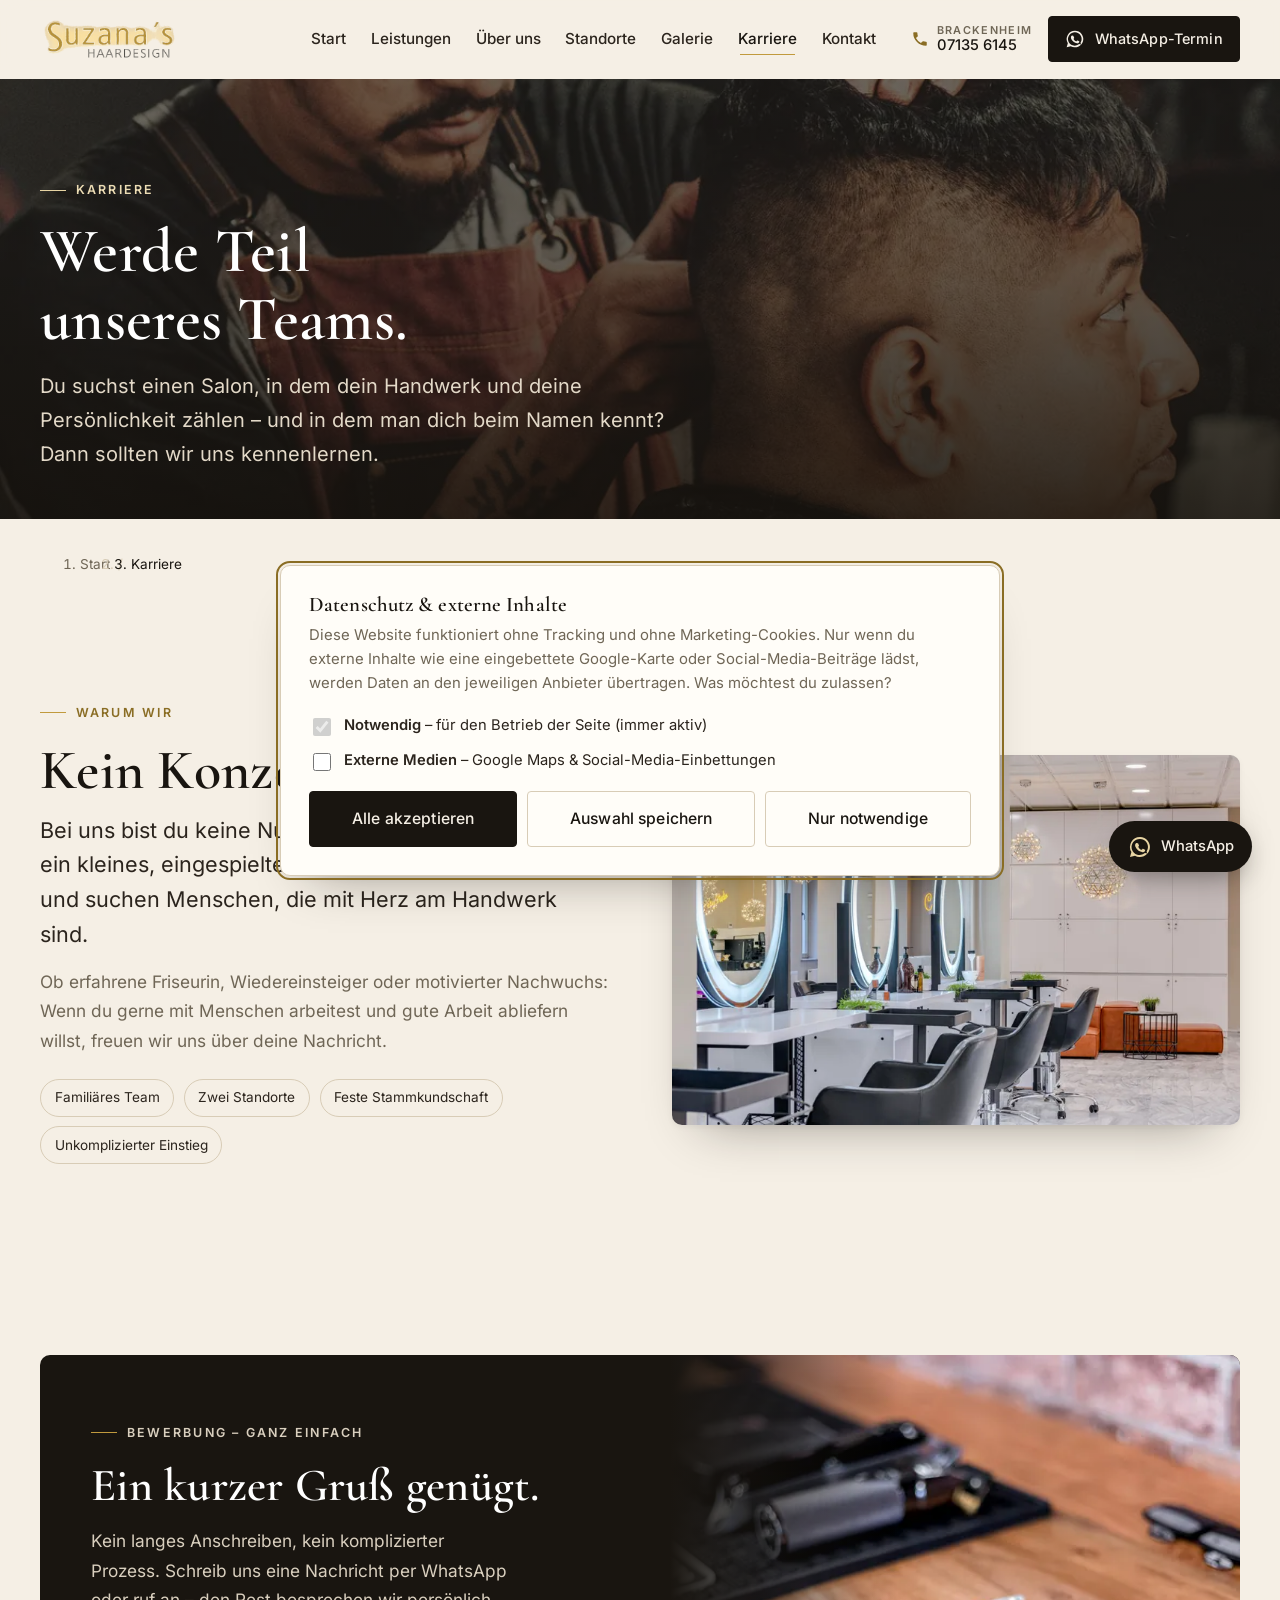
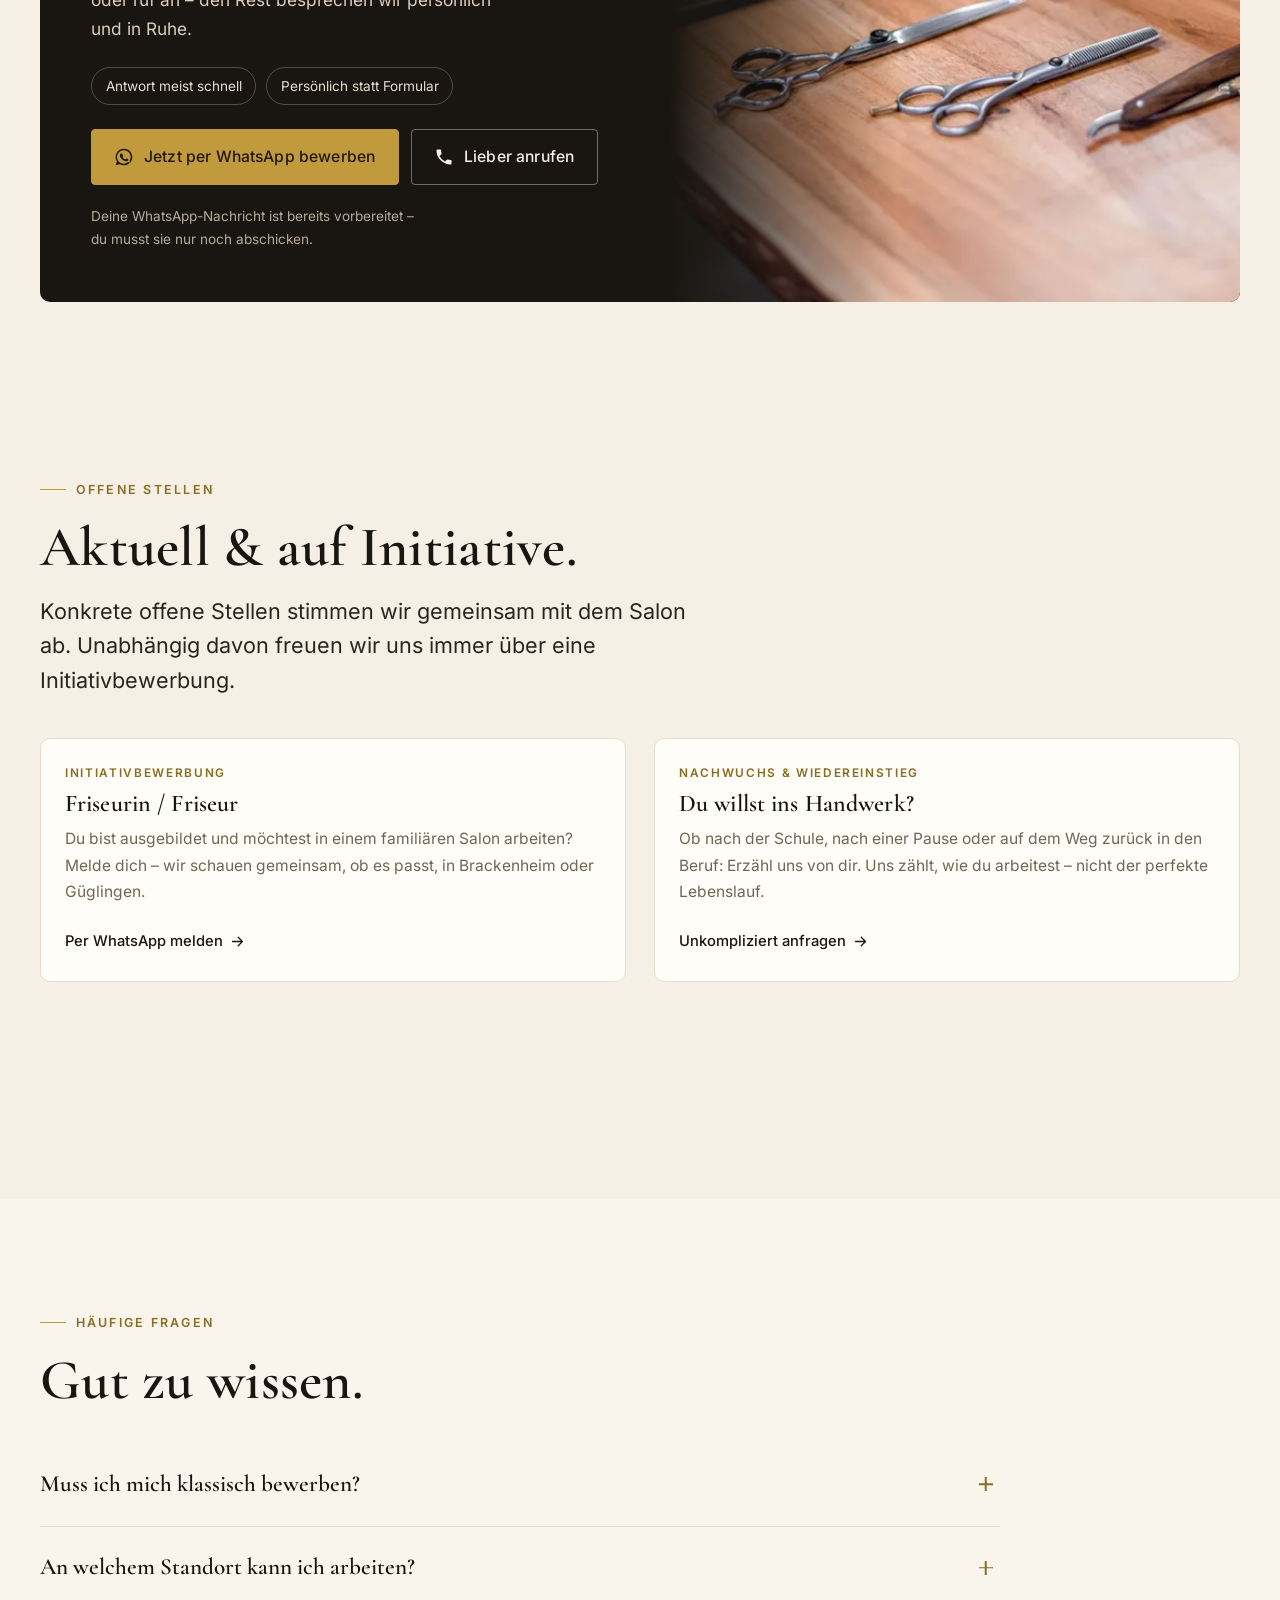
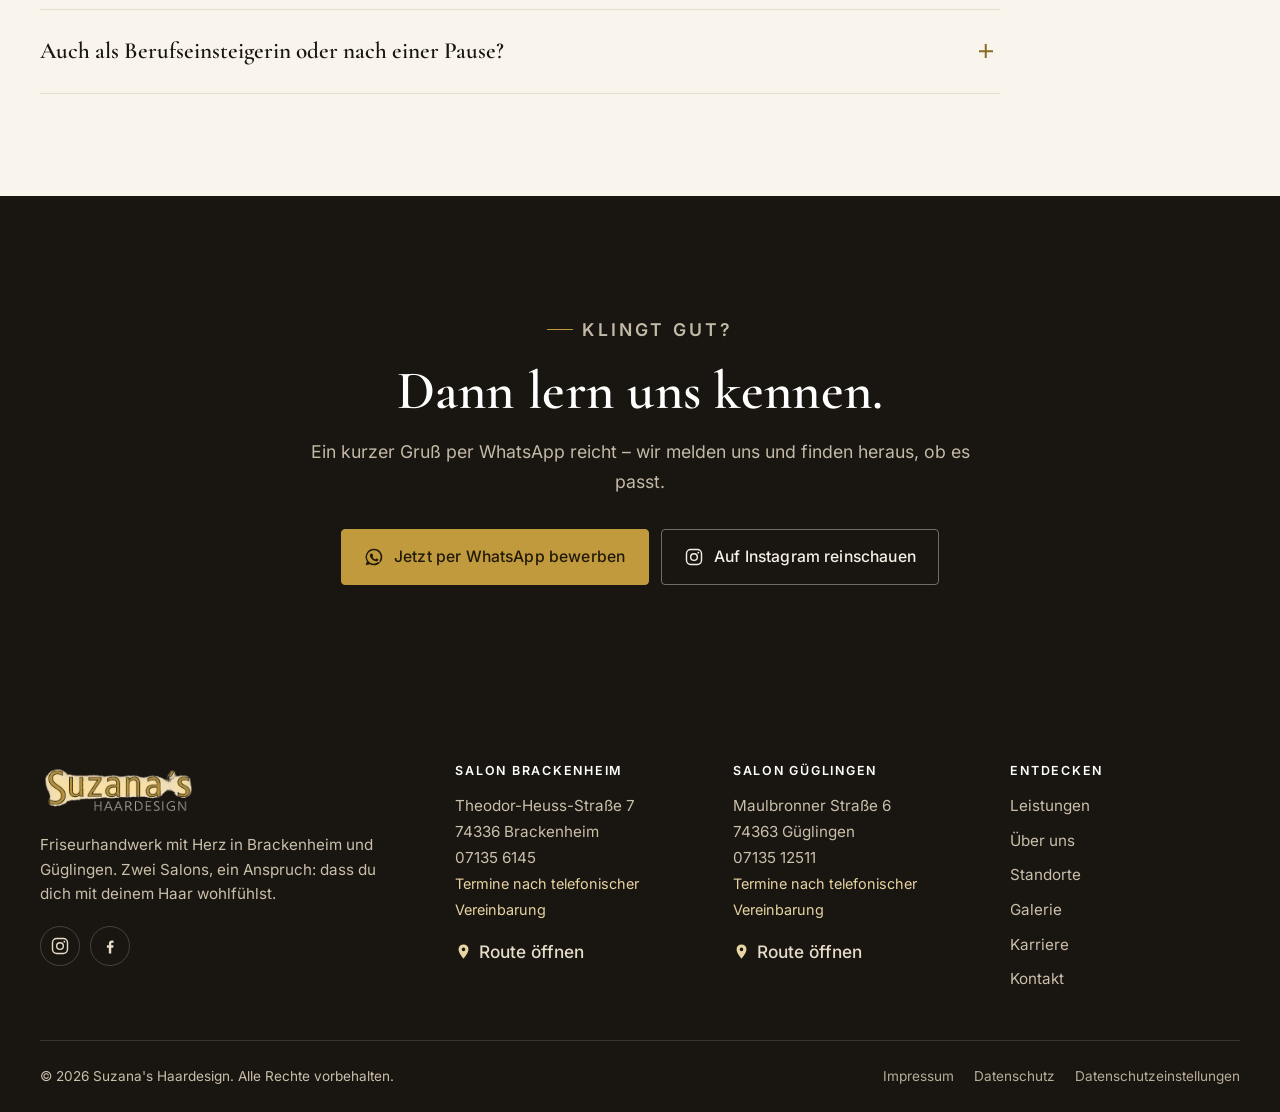
==== karriere.html @ 1ffccee5 "feat: initial premium demo website for Suzana's Haardesign Co-Authored-By: Claude Opus 4.8 <noreply@" ====
<!doctype html>
<html lang="de">
<head>
<meta charset="utf-8">
<meta name="viewport" content="width=device-width, initial-scale=1">
<title>Karriere – Jobs bei Suzana's Haardesign in Brackenheim & Güglingen</title>
<meta name="description" content="Werde Teil des Teams von Suzana's Haardesign in Brackenheim oder Güglingen. Unkomplizierte Bewerbung per WhatsApp – für Friseurinnen, Wiedereinsteiger und Nachwuchs.">
<link rel="canonical" href="https://www.suzanas-haardesign.de/karriere.html">
<meta name="theme-color" content="#171310">
<meta name="robots" content="index, follow">
<meta property="og:type" content="website">
<meta property="og:site_name" content="Suzana's Haardesign">
<meta property="og:locale" content="de_DE">
<meta property="og:title" content="Karriere – Jobs bei Suzana's Haardesign in Brackenheim & Güglingen">
<meta property="og:description" content="Werde Teil des Teams von Suzana's Haardesign in Brackenheim oder Güglingen. Unkomplizierte Bewerbung per WhatsApp – für Friseurinnen, Wiedereinsteiger und Nachwuchs.">
<meta property="og:url" content="https://www.suzanas-haardesign.de/karriere.html">
<meta property="og:image" content="https://www.suzanas-haardesign.de/assets/img/herren-barber-1200.webp">
<meta name="twitter:card" content="summary_large_image">
<link rel="icon" href="assets/logo/favicon.svg" type="image/svg+xml">
<link rel="apple-touch-icon" href="assets/logo/apple-touch-icon.png">
<link rel="preload" as="font" type="font/woff2" href="assets/fonts/cormorant-garamond-600.woff2" crossorigin>
<link rel="preload" as="font" type="font/woff2" href="assets/fonts/inter-400.woff2" crossorigin>
<link rel="stylesheet" href="css/styles.css">
<script type="application/ld+json">{"@context":"https://schema.org","@type":"FAQPage","mainEntity":[{"@type":"Question","name":"Muss ich mich klassisch bewerben?","acceptedAnswer":{"@type":"Answer","text":"Für den ersten Kontakt reicht eine kurze Nachricht per WhatsApp oder ein Anruf. Alles Weitere klären wir persönlich – unkompliziert und ohne langen Bewerbungsprozess."}},{"@type":"Question","name":"An welchem Standort kann ich arbeiten?","acceptedAnswer":{"@type":"Answer","text":"Wir haben zwei Salons – in Brackenheim und in Güglingen. Was für dich passt, besprechen wir gemeinsam."}},{"@type":"Question","name":"Auch als Berufseinsteigerin oder nach einer Pause?","acceptedAnswer":{"@type":"Answer","text":"Melde dich gerne. Uns ist wichtiger, wie du arbeitest und mit Menschen umgehst, als der perfekte Lebenslauf."}}]}</script>
</head>
<body>
<a class="skip-link" href="#main">Zum Inhalt springen</a>
<header class="site-header" data-header>
  <div class="wrap site-header__inner">
    <a class="brand" href="index.html" aria-label="Suzana's Haardesign – zur Startseite">
      <img src="assets/logo/logo.webp" width="176" height="58" alt="Suzana's Haardesign" class="brand__logo">
    </a>
    <nav class="site-nav" aria-label="Hauptnavigation">
      <ul><li><a href="index.html">Start</a></li><li><a href="leistungen.html">Leistungen</a></li><li><a href="ueber-uns.html">Über uns</a></li><li><a href="standorte.html">Standorte</a></li><li><a href="galerie.html">Galerie</a></li><li><a href="karriere.html" aria-current="page">Karriere</a></li><li><a href="kontakt.html">Kontakt</a></li></ul>
    </nav>
    <div class="site-header__actions">
      <a class="header-phone" href="tel:+4971356145">
        <span class="header-phone__icon" aria-hidden="true"><svg viewBox="0 0 24 24" aria-hidden="true" focusable="false"><path d="M6.6 10.8a15.5 15.5 0 0 0 6.6 6.6l2.2-2.2a1 1 0 0 1 1-.24 11.4 11.4 0 0 0 3.6.58 1 1 0 0 1 1 1V20a1 1 0 0 1-1 1A17 17 0 0 1 3 4a1 1 0 0 1 1-1h3.5a1 1 0 0 1 1 1 11.4 11.4 0 0 0 .58 3.6 1 1 0 0 1-.24 1z" fill="currentColor"/></svg></span>
        <span class="header-phone__text"><span class="header-phone__label">Brackenheim</span>07135 6145</span>
      </a>
      <a class="btn btn--primary btn--sm" href="https://wa.me/491533901963?text=Hallo%20Suzana's%20Haardesign%2C%20ich%20w%C3%BCrde%20gerne%20einen%20Termin%20vereinbaren." target="_blank" rel="noopener"><span class="btn__icon"><svg viewBox="0 0 24 24" aria-hidden="true" focusable="false"><path d="M12 2a10 10 0 0 0-8.6 15.1L2 22l5-1.3A10 10 0 1 0 12 2zm0 2a8 8 0 0 1 6.9 12l-.3.5.6 2.1-2.2-.6-.5.3A8 8 0 1 1 12 4zm-3.3 3.9c-.2 0-.5.1-.7.3-.3.3-.9.9-.9 2.1s.9 2.4 1 2.6c.1.2 1.7 2.7 4.2 3.7 2.1.8 2.5.7 3 .6.5 0 1.5-.6 1.7-1.2.2-.6.2-1.1.1-1.2-.1-.1-.3-.2-.6-.3l-1.5-.7c-.2-.1-.4-.1-.5.1l-.6.8c-.1.2-.3.2-.5.1-.7-.3-1.4-.6-2.1-1.4-.5-.6-.9-1.2-1-1.4-.1-.2 0-.3.1-.4l.4-.4c.1-.2.2-.3.2-.5s0-.3-.1-.4l-.7-1.7c-.2-.4-.4-.4-.6-.4z" fill="currentColor"/></svg></span><span>WhatsApp-Termin</span></a>
      <button class="nav-toggle" type="button" aria-expanded="false" aria-controls="mobile-nav" aria-label="Menü öffnen" data-nav-toggle>
        <span class="nav-toggle__open" aria-hidden="true"><svg viewBox="0 0 24 24" aria-hidden="true" focusable="false"><path d="M4 7h16M4 12h16M4 17h16" fill="none" stroke="currentColor" stroke-width="1.8" stroke-linecap="round"/></svg></span>
        <span class="nav-toggle__close" aria-hidden="true"><svg viewBox="0 0 24 24" aria-hidden="true" focusable="false"><path d="M6 6l12 12M18 6 6 18" fill="none" stroke="currentColor" stroke-width="1.8" stroke-linecap="round"/></svg></span>
      </button>
    </div>
  </div>
</header>
<div class="mobile-nav" id="mobile-nav" data-mobile-nav hidden>
  <nav class="mobile-nav__inner wrap" aria-label="Mobile Navigation">
    <ul><li><a href="index.html">Start</a></li><li><a href="leistungen.html">Leistungen</a></li><li><a href="ueber-uns.html">Über uns</a></li><li><a href="standorte.html">Standorte</a></li><li><a href="galerie.html">Galerie</a></li><li><a href="karriere.html" aria-current="page">Karriere</a></li><li><a href="kontakt.html">Kontakt</a></li></ul>
    <div class="mobile-nav__cta">
      <a class="btn btn--primary" href="https://wa.me/491533901963?text=Hallo%20Suzana's%20Haardesign%2C%20ich%20w%C3%BCrde%20gerne%20einen%20Termin%20vereinbaren." target="_blank" rel="noopener"><span class="btn__icon"><svg viewBox="0 0 24 24" aria-hidden="true" focusable="false"><path d="M12 2a10 10 0 0 0-8.6 15.1L2 22l5-1.3A10 10 0 1 0 12 2zm0 2a8 8 0 0 1 6.9 12l-.3.5.6 2.1-2.2-.6-.5.3A8 8 0 1 1 12 4zm-3.3 3.9c-.2 0-.5.1-.7.3-.3.3-.9.9-.9 2.1s.9 2.4 1 2.6c.1.2 1.7 2.7 4.2 3.7 2.1.8 2.5.7 3 .6.5 0 1.5-.6 1.7-1.2.2-.6.2-1.1.1-1.2-.1-.1-.3-.2-.6-.3l-1.5-.7c-.2-.1-.4-.1-.5.1l-.6.8c-.1.2-.3.2-.5.1-.7-.3-1.4-.6-2.1-1.4-.5-.6-.9-1.2-1-1.4-.1-.2 0-.3.1-.4l.4-.4c.1-.2.2-.3.2-.5s0-.3-.1-.4l-.7-1.7c-.2-.4-.4-.4-.6-.4z" fill="currentColor"/></svg></span><span>Termin per WhatsApp</span><span class="btn__arrow"><svg viewBox="0 0 24 24" aria-hidden="true" focusable="false"><path d="M5 12h13M13 6l6 6-6 6" fill="none" stroke="currentColor" stroke-width="1.8" stroke-linecap="round" stroke-linejoin="round"/></svg></span></a>
      <div class="mobile-nav__phones">
        <a href="tel:+4971356145"><span aria-hidden="true"><svg viewBox="0 0 24 24" aria-hidden="true" focusable="false"><path d="M6.6 10.8a15.5 15.5 0 0 0 6.6 6.6l2.2-2.2a1 1 0 0 1 1-.24 11.4 11.4 0 0 0 3.6.58 1 1 0 0 1 1 1V20a1 1 0 0 1-1 1A17 17 0 0 1 3 4a1 1 0 0 1 1-1h3.5a1 1 0 0 1 1 1 11.4 11.4 0 0 0 .58 3.6 1 1 0 0 1-.24 1z" fill="currentColor"/></svg></span> Brackenheim: 07135 6145</a><a href="tel:+49713512511"><span aria-hidden="true"><svg viewBox="0 0 24 24" aria-hidden="true" focusable="false"><path d="M6.6 10.8a15.5 15.5 0 0 0 6.6 6.6l2.2-2.2a1 1 0 0 1 1-.24 11.4 11.4 0 0 0 3.6.58 1 1 0 0 1 1 1V20a1 1 0 0 1-1 1A17 17 0 0 1 3 4a1 1 0 0 1 1-1h3.5a1 1 0 0 1 1 1 11.4 11.4 0 0 0 .58 3.6 1 1 0 0 1-.24 1z" fill="currentColor"/></svg></span> Güglingen: 07135 12511</a>
      </div>
      <div class="mobile-nav__social">
        <a href="https://www.instagram.com/suzanas_haardesign/" target="_blank" rel="noopener" aria-label="Instagram (öffnet extern)"><svg viewBox="0 0 24 24" aria-hidden="true" focusable="false"><rect x="3" y="3" width="18" height="18" rx="5" fill="none" stroke="currentColor" stroke-width="1.7"/><circle cx="12" cy="12" r="4" fill="none" stroke="currentColor" stroke-width="1.7"/><circle cx="17.2" cy="6.8" r="1.1" fill="currentColor"/></svg></a>
        <a href="https://www.facebook.com/p/Suzanas-Haardesign-100054323869623/?locale=de_DE" target="_blank" rel="noopener" aria-label="Facebook (öffnet extern)"><svg viewBox="0 0 24 24" aria-hidden="true" focusable="false"><path d="M13.5 21v-7h2.3l.4-2.8h-2.7V9.4c0-.8.2-1.4 1.4-1.4h1.4V5.6c-.7-.1-1.4-.1-2.1-.1-2.1 0-3.5 1.3-3.5 3.6v2H8.3V14h2.3v7z" fill="currentColor"/></svg></a>
      </div>
    </div>
  </nav>
</div>
<main id="main">

<section class="page-hero page-hero--media">
      <div class="page-hero__media"><img src="assets/img/herren-barber-760.webp" srcset="assets/img/herren-barber-460.webp 460w, assets/img/herren-barber-760.webp 760w, assets/img/herren-barber-1200.webp 1200w" sizes="100vw" alt="Friseur bei der Arbeit im Salon" decoding="async" fetchpriority="high" class=""></div>
      <div class="wrap">
        <p class="eyebrow eyebrow--light"><span class="eyebrow__mark" aria-hidden="true"></span>Karriere</p>
        <h1>Werde Teil unseres Teams.</h1>
        <p class="page-hero__sub">Du suchst einen Salon, in dem dein Handwerk und deine Persönlichkeit zählen – und in dem man dich beim Namen kennt? Dann sollten wir uns kennenlernen.</p>
      </div>
    </section>
<nav class="breadcrumb wrap" aria-label="Brotkrumen"><ol><li><a href="index.html">Start</a></li><li class="crumb-sep" aria-hidden="true">/</li><li aria-current="page">Karriere</li></ol></nav>
<script type="application/ld+json">{"@context":"https://schema.org","@type":"BreadcrumbList","itemListElement":[{"@type":"ListItem","position":1,"name":"Start","item":"https://www.suzanas-haardesign.de/index.html"},{"@type":"ListItem","position":2,"name":"Karriere","item":"https://www.suzanas-haardesign.de/"}]}</script>

<section class="section">
  <div class="wrap split">
    <div class="split__body reveal">
      <p class="eyebrow"><span class="eyebrow__mark" aria-hidden="true"></span>Warum wir</p>
      <h2 class="h-xl">Kein Konzern. Ein Team.</h2>
      <p class="lead" style="margin-top:.75rem">Bei uns bist du keine Nummer im Schichtplan. Wir sind ein kleines, eingespieltes Team an zwei Standorten – und suchen Menschen, die mit Herz am Handwerk sind.</p>
      <p class="muted" style="margin-top:1rem">Ob erfahrene Friseurin, Wiedereinsteiger oder motivierter Nachwuchs: Wenn du gerne mit Menschen arbeitest und gute Arbeit abliefern willst, freuen wir uns über deine Nachricht.</p>
      <div class="career-teaser__list" style="margin-top:1.5rem">
        <span class="chip" style="border-color:var(--line-2);color:var(--ink-2)">Familiäres Team</span>
        <span class="chip" style="border-color:var(--line-2);color:var(--ink-2)">Zwei Standorte</span>
        <span class="chip" style="border-color:var(--line-2);color:var(--ink-2)">Feste Stammkundschaft</span>
        <span class="chip" style="border-color:var(--line-2);color:var(--ink-2)">Unkomplizierter Einstieg</span>
      </div>
    </div>
    <div class="split__media reveal" data-delay="1">
      <img src="assets/img/atmosphaere-spiegel-760.webp" srcset="assets/img/atmosphaere-spiegel-460.webp 460w, assets/img/atmosphaere-spiegel-760.webp 760w, assets/img/atmosphaere-spiegel-1200.webp 1200w" sizes="(max-width:760px) 90vw, 560px" alt="Heller Salonbereich mit Spiegeln" decoding="async" loading="lazy" class="">
    </div>
  </div>
</section>

<section class="section section--tight">
  <div class="wrap">
    <div class="career-teaser reveal">
      <div class="career-teaser__grid">
        <div class="career-teaser__body">
          <p class="eyebrow"><span class="eyebrow__mark" aria-hidden="true"></span>Bewerbung – ganz einfach</p>
          <h2>Ein kurzer Gruß genügt.</h2>
          <p>Kein langes Anschreiben, kein komplizierter Prozess. Schreib uns eine Nachricht per WhatsApp oder ruf an – den Rest besprechen wir persönlich und in Ruhe.</p>
          <div class="career-teaser__list">
            <span class="chip">Antwort meist schnell</span>
            <span class="chip">Persönlich statt Formular</span>
          </div>
          <div class="career-teaser__cta">
            <a class="btn btn--gold" href="https://wa.me/491533901963?text=Hallo%2C%20ich%20interessiere%20mich%20f%C3%BCr%20eine%20Stelle%20bei%20Suzana's%20Haardesign.%20Ich%20w%C3%BCrde%20gerne%20mehr%20%C3%BCber%20die%20aktuellen%20M%C3%B6glichkeiten%20erfahren." target="_blank" rel="noopener"><span class="btn__icon"><svg viewBox="0 0 24 24" aria-hidden="true" focusable="false"><path d="M12 2a10 10 0 0 0-8.6 15.1L2 22l5-1.3A10 10 0 1 0 12 2zm0 2a8 8 0 0 1 6.9 12l-.3.5.6 2.1-2.2-.6-.5.3A8 8 0 1 1 12 4zm-3.3 3.9c-.2 0-.5.1-.7.3-.3.3-.9.9-.9 2.1s.9 2.4 1 2.6c.1.2 1.7 2.7 4.2 3.7 2.1.8 2.5.7 3 .6.5 0 1.5-.6 1.7-1.2.2-.6.2-1.1.1-1.2-.1-.1-.3-.2-.6-.3l-1.5-.7c-.2-.1-.4-.1-.5.1l-.6.8c-.1.2-.3.2-.5.1-.7-.3-1.4-.6-2.1-1.4-.5-.6-.9-1.2-1-1.4-.1-.2 0-.3.1-.4l.4-.4c.1-.2.2-.3.2-.5s0-.3-.1-.4l-.7-1.7c-.2-.4-.4-.4-.6-.4z" fill="currentColor"/></svg></span><span>Jetzt per WhatsApp bewerben</span></a>
            <a class="btn btn--outline-light" href="tel:+4971356145"><span class="btn__icon"><svg viewBox="0 0 24 24" aria-hidden="true" focusable="false"><path d="M6.6 10.8a15.5 15.5 0 0 0 6.6 6.6l2.2-2.2a1 1 0 0 1 1-.24 11.4 11.4 0 0 0 3.6.58 1 1 0 0 1 1 1V20a1 1 0 0 1-1 1A17 17 0 0 1 3 4a1 1 0 0 1 1-1h3.5a1 1 0 0 1 1 1 11.4 11.4 0 0 0 .58 3.6 1 1 0 0 1-.24 1z" fill="currentColor"/></svg></span><span>Lieber anrufen</span></a>
          </div>
          <p class="muted" style="margin-top:1.25rem;font-size:.85rem;color:#b6ac9a">Deine WhatsApp-Nachricht ist bereits vorbereitet – du musst sie nur noch abschicken.</p>
        </div>
        <div class="career-teaser__media"><img src="assets/img/detail-werkzeuge-holz-760.webp" srcset="assets/img/detail-werkzeuge-holz-460.webp 460w, assets/img/detail-werkzeuge-holz-760.webp 760w, assets/img/detail-werkzeuge-holz-1200.webp 1200w" sizes="(max-width:960px) 100vw, 500px" alt="Friseurwerkzeug auf warmem Holz" decoding="async" loading="lazy" class=""></div>
      </div>
    </div>
  </div>
</section>

<section class="section">
  <div class="wrap">
    <div class="section-head reveal">
      <p class="eyebrow"><span class="eyebrow__mark" aria-hidden="true"></span>Offene Stellen</p>
      <h2 class="h-xl">Aktuell &amp; auf Initiative.</h2>
      <p class="lead measure">Konkrete offene Stellen stimmen wir gemeinsam mit dem Salon ab. Unabhängig davon freuen wir uns immer über eine Initiativbewerbung.</p>
    </div>
    <div class="cards cards--2 reveal" style="margin-top:2.5rem">
      <article class="card"><div class="card__body">
        <p class="card__eyebrow">Initiativbewerbung</p>
        <h3>Friseurin / Friseur</h3>
        <p class="card__text">Du bist ausgebildet und möchtest in einem familiären Salon arbeiten? Melde dich – wir schauen gemeinsam, ob es passt, in Brackenheim oder Güglingen.</p>
        <div class="card__link"><a href="https://wa.me/491533901963?text=Hallo%2C%20ich%20interessiere%20mich%20f%C3%BCr%20eine%20Stelle%20bei%20Suzana's%20Haardesign.%20Ich%20w%C3%BCrde%20gerne%20mehr%20%C3%BCber%20die%20aktuellen%20M%C3%B6glichkeiten%20erfahren." target="_blank" rel="noopener">Per WhatsApp melden <svg viewBox="0 0 24 24" aria-hidden="true" focusable="false"><path d="M5 12h13M13 6l6 6-6 6" fill="none" stroke="currentColor" stroke-width="1.8" stroke-linecap="round" stroke-linejoin="round"/></svg></a></div>
      </div></article>
      <article class="card"><div class="card__body">
        <p class="card__eyebrow">Nachwuchs &amp; Wiedereinstieg</p>
        <h3>Du willst ins Handwerk?</h3>
        <p class="card__text">Ob nach der Schule, nach einer Pause oder auf dem Weg zurück in den Beruf: Erzähl uns von dir. Uns zählt, wie du arbeitest – nicht der perfekte Lebenslauf.</p>
        <div class="card__link"><a href="https://wa.me/491533901963?text=Hallo%2C%20ich%20interessiere%20mich%20f%C3%BCr%20eine%20Stelle%20bei%20Suzana's%20Haardesign.%20Ich%20w%C3%BCrde%20gerne%20mehr%20%C3%BCber%20die%20aktuellen%20M%C3%B6glichkeiten%20erfahren." target="_blank" rel="noopener">Unkompliziert anfragen <svg viewBox="0 0 24 24" aria-hidden="true" focusable="false"><path d="M5 12h13M13 6l6 6-6 6" fill="none" stroke="currentColor" stroke-width="1.8" stroke-linecap="round" stroke-linejoin="round"/></svg></a></div>
      </div></article>
    </div>
    <div class="note-box reveal" style="margin-top:1.75rem">Aktuell offene Positionen und Ausbildungsplätze ergänzen wir gerne, sobald sie mit dem Salon abgestimmt sind. So steht hier nur, was auch wirklich stimmt.</div>
  </div>
</section>

<section class="section section--paper2">
  <div class="wrap">
    <div class="section-head reveal">
      <p class="eyebrow"><span class="eyebrow__mark" aria-hidden="true"></span>Häufige Fragen</p>
      <h2 class="h-xl">Gut zu wissen.</h2>
    </div>
    <div class="faq reveal" style="margin-top:2rem">
      <div class="faq__item">
        <button class="faq__q" aria-expanded="false" aria-controls="cfaq-0">
          <span>Muss ich mich klassisch bewerben?</span><span class="faq__icon" aria-hidden="true"></span>
        </button>
        <div class="faq__a" id="cfaq-0"><div class="faq__a-inner">Für den ersten Kontakt reicht eine kurze Nachricht per WhatsApp oder ein Anruf. Alles Weitere klären wir persönlich – unkompliziert und ohne langen Bewerbungsprozess.</div></div>
      </div><div class="faq__item">
        <button class="faq__q" aria-expanded="false" aria-controls="cfaq-1">
          <span>An welchem Standort kann ich arbeiten?</span><span class="faq__icon" aria-hidden="true"></span>
        </button>
        <div class="faq__a" id="cfaq-1"><div class="faq__a-inner">Wir haben zwei Salons – in Brackenheim und in Güglingen. Was für dich passt, besprechen wir gemeinsam.</div></div>
      </div><div class="faq__item">
        <button class="faq__q" aria-expanded="false" aria-controls="cfaq-2">
          <span>Auch als Berufseinsteigerin oder nach einer Pause?</span><span class="faq__icon" aria-hidden="true"></span>
        </button>
        <div class="faq__a" id="cfaq-2"><div class="faq__a-inner">Melde dich gerne. Uns ist wichtiger, wie du arbeitest und mit Menschen umgehst, als der perfekte Lebenslauf.</div></div>
      </div>
    </div>
  </div>
</section>

<section class="section section--ink">
  <div class="wrap cta-band reveal">
    <p class="eyebrow"><span class="eyebrow__mark" aria-hidden="true"></span>Klingt gut?</p>
    <h2>Dann lern uns kennen.</h2>
    <p>Ein kurzer Gruß per WhatsApp reicht – wir melden uns und finden heraus, ob es passt.</p>
    <div class="btn-group">
      <a class="btn btn--gold" href="https://wa.me/491533901963?text=Hallo%2C%20ich%20interessiere%20mich%20f%C3%BCr%20eine%20Stelle%20bei%20Suzana's%20Haardesign.%20Ich%20w%C3%BCrde%20gerne%20mehr%20%C3%BCber%20die%20aktuellen%20M%C3%B6glichkeiten%20erfahren." target="_blank" rel="noopener"><span class="btn__icon"><svg viewBox="0 0 24 24" aria-hidden="true" focusable="false"><path d="M12 2a10 10 0 0 0-8.6 15.1L2 22l5-1.3A10 10 0 1 0 12 2zm0 2a8 8 0 0 1 6.9 12l-.3.5.6 2.1-2.2-.6-.5.3A8 8 0 1 1 12 4zm-3.3 3.9c-.2 0-.5.1-.7.3-.3.3-.9.9-.9 2.1s.9 2.4 1 2.6c.1.2 1.7 2.7 4.2 3.7 2.1.8 2.5.7 3 .6.5 0 1.5-.6 1.7-1.2.2-.6.2-1.1.1-1.2-.1-.1-.3-.2-.6-.3l-1.5-.7c-.2-.1-.4-.1-.5.1l-.6.8c-.1.2-.3.2-.5.1-.7-.3-1.4-.6-2.1-1.4-.5-.6-.9-1.2-1-1.4-.1-.2 0-.3.1-.4l.4-.4c.1-.2.2-.3.2-.5s0-.3-.1-.4l-.7-1.7c-.2-.4-.4-.4-.6-.4z" fill="currentColor"/></svg></span><span>Jetzt per WhatsApp bewerben</span></a>
      <a class="btn btn--outline-light" href="https://www.instagram.com/suzanas_haardesign/" target="_blank" rel="noopener"><span class="btn__icon"><svg viewBox="0 0 24 24" aria-hidden="true" focusable="false"><rect x="3" y="3" width="18" height="18" rx="5" fill="none" stroke="currentColor" stroke-width="1.7"/><circle cx="12" cy="12" r="4" fill="none" stroke="currentColor" stroke-width="1.7"/><circle cx="17.2" cy="6.8" r="1.1" fill="currentColor"/></svg></span><span>Auf Instagram reinschauen</span></a>
    </div>
  </div>
</section>

</main>
<footer class="site-footer">
  <div class="wrap site-footer__grid">
    <div class="site-footer__brand">
      <img src="assets/logo/logo-light.webp" width="180" height="60" alt="Suzana's Haardesign" class="site-footer__logo">
      <p>Friseurhandwerk mit Herz in Brackenheim und Güglingen. Zwei Salons, ein Anspruch: dass du dich mit deinem Haar wohlfühlst.</p>
      <div class="site-footer__social">
        <a href="https://www.instagram.com/suzanas_haardesign/" target="_blank" rel="noopener" aria-label="Instagram (öffnet extern)"><svg viewBox="0 0 24 24" aria-hidden="true" focusable="false"><rect x="3" y="3" width="18" height="18" rx="5" fill="none" stroke="currentColor" stroke-width="1.7"/><circle cx="12" cy="12" r="4" fill="none" stroke="currentColor" stroke-width="1.7"/><circle cx="17.2" cy="6.8" r="1.1" fill="currentColor"/></svg></a>
        <a href="https://www.facebook.com/p/Suzanas-Haardesign-100054323869623/?locale=de_DE" target="_blank" rel="noopener" aria-label="Facebook (öffnet extern)"><svg viewBox="0 0 24 24" aria-hidden="true" focusable="false"><path d="M13.5 21v-7h2.3l.4-2.8h-2.7V9.4c0-.8.2-1.4 1.4-1.4h1.4V5.6c-.7-.1-1.4-.1-2.1-.1-2.1 0-3.5 1.3-3.5 3.6v2H8.3V14h2.3v7z" fill="currentColor"/></svg></a>
      </div>
    </div>
    <div class="site-footer__col">
      <h2>Salon Brackenheim</h2>
      <address>
        Theodor-Heuss-Straße 7<br>74336 Brackenheim<br>
        <a href="tel:+4971356145">07135 6145</a><br>
        <span class="site-footer__hours">Termine nach telefonischer Vereinbarung</span>
      </address>
      <a class="site-footer__route" href="https://www.google.com/maps/dir/?api=1&destination=Theodor-Heuss-Stra%C3%9Fe%207%2C%2074336%20Brackenheim" target="_blank" rel="noopener"><svg viewBox="0 0 24 24" aria-hidden="true" focusable="false"><path d="M12 2a7 7 0 0 0-7 7c0 4.6 6.2 12.2 6.5 12.5a.7.7 0 0 0 1 0C12.8 21.2 19 13.6 19 9a7 7 0 0 0-7-7zm0 9.5A2.5 2.5 0 1 1 12 6.5a2.5 2.5 0 0 1 0 5z" fill="currentColor"/></svg><span>Route öffnen</span></a>
    </div><div class="site-footer__col">
      <h2>Salon Güglingen</h2>
      <address>
        Maulbronner Straße 6<br>74363 Güglingen<br>
        <a href="tel:+49713512511">07135 12511</a><br>
        <span class="site-footer__hours">Termine nach telefonischer Vereinbarung</span>
      </address>
      <a class="site-footer__route" href="https://www.google.com/maps/dir/?api=1&destination=Maulbronner%20Stra%C3%9Fe%206%2C%2074363%20G%C3%BCglingen" target="_blank" rel="noopener"><svg viewBox="0 0 24 24" aria-hidden="true" focusable="false"><path d="M12 2a7 7 0 0 0-7 7c0 4.6 6.2 12.2 6.5 12.5a.7.7 0 0 0 1 0C12.8 21.2 19 13.6 19 9a7 7 0 0 0-7-7zm0 9.5A2.5 2.5 0 1 1 12 6.5a2.5 2.5 0 0 1 0 5z" fill="currentColor"/></svg><span>Route öffnen</span></a>
    </div>
    <nav class="site-footer__col" aria-label="Footer-Navigation">
      <h2>Entdecken</h2>
      <ul class="site-footer__nav">
        <li><a href="leistungen.html">Leistungen</a></li>
        <li><a href="ueber-uns.html">Über uns</a></li>
        <li><a href="standorte.html">Standorte</a></li>
        <li><a href="galerie.html">Galerie</a></li>
        <li><a href="karriere.html">Karriere</a></li>
        <li><a href="kontakt.html">Kontakt</a></li>
      </ul>
    </nav>
  </div>
  <div class="wrap site-footer__bottom">
    <p>© <span data-year>2026</span> Suzana's Haardesign. Alle Rechte vorbehalten.</p>
    <ul class="site-footer__legal">
      <li><a href="impressum.html">Impressum</a></li>
      <li><a href="datenschutz.html">Datenschutz</a></li>
      <li><button type="button" class="linklike" data-open-consent>Datenschutz&shy;einstellungen</button></li>
    </ul>
  </div>
</footer>
<a class="wa-float" href="https://wa.me/491533901963?text=Hallo%20Suzana's%20Haardesign%2C%20ich%20habe%20eine%20Frage." target="_blank" rel="noopener" aria-label="Kontakt per WhatsApp aufnehmen (öffnet WhatsApp)">
    <span class="wa-float__icon" aria-hidden="true"><svg viewBox="0 0 24 24" aria-hidden="true" focusable="false"><path d="M12 2a10 10 0 0 0-8.6 15.1L2 22l5-1.3A10 10 0 1 0 12 2zm0 2a8 8 0 0 1 6.9 12l-.3.5.6 2.1-2.2-.6-.5.3A8 8 0 1 1 12 4zm-3.3 3.9c-.2 0-.5.1-.7.3-.3.3-.9.9-.9 2.1s.9 2.4 1 2.6c.1.2 1.7 2.7 4.2 3.7 2.1.8 2.5.7 3 .6.5 0 1.5-.6 1.7-1.2.2-.6.2-1.1.1-1.2-.1-.1-.3-.2-.6-.3l-1.5-.7c-.2-.1-.4-.1-.5.1l-.6.8c-.1.2-.3.2-.5.1-.7-.3-1.4-.6-2.1-1.4-.5-.6-.9-1.2-1-1.4-.1-.2 0-.3.1-.4l.4-.4c.1-.2.2-.3.2-.5s0-.3-.1-.4l-.7-1.7c-.2-.4-.4-.4-.6-.4z" fill="currentColor"/></svg></span>
    <span class="wa-float__label">WhatsApp</span>
  </a>
<div class="consent" data-consent hidden role="dialog" aria-modal="false" aria-labelledby="consent-title" aria-describedby="consent-desc">
  <div class="consent__box" tabindex="-1">
    <h2 class="consent__title" id="consent-title">Datenschutz &amp; externe Inhalte</h2>
    <p class="consent__desc" id="consent-desc">Diese Website funktioniert ohne Tracking und ohne Marketing-Cookies. Nur wenn du externe Inhalte wie eine eingebettete Google-Karte oder Social-Media-Beiträge lädst, werden Daten an den jeweiligen Anbieter übertragen. Was möchtest du zulassen?</p>
    <div class="consent__row">
      <label class="consent__opt"><input type="checkbox" checked disabled> <span><strong>Notwendig</strong> – für den Betrieb der Seite (immer aktiv)</span></label>
      <label class="consent__opt"><input type="checkbox" data-consent-external> <span><strong>Externe Medien</strong> – Google Maps &amp; Social-Media-Einbettungen</span></label>
    </div>
    <div class="consent__actions">
      <button type="button" class="btn btn--primary" data-consent-accept-all>Alle akzeptieren</button>
      <button type="button" class="btn btn--ghost" data-consent-save>Auswahl speichern</button>
      <button type="button" class="btn btn--ghost" data-consent-reject>Nur notwendige</button>
    </div>
  </div>
</div>
<script src="js/main.js" defer></script>
</body>
</html>
---- css/styles.css ----
/* ==========================================================================
   Suzana's Haardesign – Design System
   Eigenständige, editoriale Salon-Ästhetik. Warm, hochwertig, ruhig.
   ========================================================================== */

/* ---- Schriften (lokal, DSGVO-freundlich) --------------------------------- */
@font-face{font-family:'Cormorant Garamond';font-style:normal;font-weight:500;font-display:swap;src:url('../assets/fonts/cormorant-garamond-500.woff2') format('woff2');}
@font-face{font-family:'Cormorant Garamond';font-style:normal;font-weight:600;font-display:swap;src:url('../assets/fonts/cormorant-garamond-600.woff2') format('woff2');}
@font-face{font-family:'Cormorant Garamond';font-style:italic;font-weight:500;font-display:swap;src:url('../assets/fonts/cormorant-garamond-500-italic.woff2') format('woff2');}
@font-face{font-family:'Inter';font-style:normal;font-weight:400;font-display:swap;src:url('../assets/fonts/inter-400.woff2') format('woff2');}
@font-face{font-family:'Inter';font-style:normal;font-weight:500;font-display:swap;src:url('../assets/fonts/inter-500.woff2') format('woff2');}
@font-face{font-family:'Inter';font-style:normal;font-weight:600;font-display:swap;src:url('../assets/fonts/inter-600.woff2') format('woff2');}

/* ---- Tokens -------------------------------------------------------------- */
:root{
  --ink:#191510;
  --ink-2:#2b241d;
  --paper:#f5efe5;
  --paper-2:#faf5ec;
  --card:#fffdf8;
  --line:#e6ddcd;
  --line-2:#d8ccb6;
  --muted:#6f6656;
  --muted-2:#8b8172;
  --gold:#c19a3d;
  --gold-deep:#8a6d24;      /* für kleinen goldenen Text auf hell (Kontrast) */
  --gold-soft:#e7d4a3;
  --gold-tint:#f3ead6;
  --cream:#f3ecdf;

  --font-serif:'Cormorant Garamond', 'Iowan Old Style', 'Palatino Linotype', Palatino, Georgia, serif;
  --font-sans:'Inter', system-ui, -apple-system, 'Segoe UI', Roboto, Helvetica, Arial, sans-serif;

  --wrap:1200px;
  --gap:clamp(1rem, 3vw, 2rem);
  --section-y:clamp(3.75rem, 8vw, 7.5rem);
  --radius:4px;
  --radius-lg:10px;
  --shadow-sm:0 1px 2px rgba(25,21,16,.04), 0 8px 24px -18px rgba(25,21,16,.35);
  --shadow-md:0 2px 6px rgba(25,21,16,.05), 0 26px 50px -30px rgba(25,21,16,.45);
  --ease:cubic-bezier(.22,.61,.36,1);
}

/* ---- Reset / Basis ------------------------------------------------------- */
*,*::before,*::after{box-sizing:border-box}
html{-webkit-text-size-adjust:100%}
body{
  margin:0;
  font-family:var(--font-sans);
  font-size:clamp(1rem,.97rem + .2vw,1.075rem);
  line-height:1.7;
  color:var(--ink);
  background:var(--paper);
  -webkit-font-smoothing:antialiased;
  text-rendering:optimizeLegibility;
  overflow-x:hidden;
}
img{max-width:100%;height:auto;display:block}
a{color:inherit}
h1,h2,h3,h4{margin:0;font-family:var(--font-serif);font-weight:600;line-height:1.08;letter-spacing:.005em}
p{margin:0}
ul{margin:0;padding:0;list-style:none}
button{font:inherit;color:inherit;cursor:pointer}
:focus-visible{outline:2.5px solid var(--gold-deep);outline-offset:3px;border-radius:2px}
::selection{background:var(--gold-soft);color:var(--ink)}

.wrap{width:min(100% - 3rem, var(--wrap));margin-inline:auto}
.skip-link{position:absolute;left:1rem;top:-100px;z-index:200;background:var(--ink);color:var(--paper);padding:.6rem 1rem;border-radius:var(--radius);transition:top .2s}
.skip-link:focus{top:1rem}
.linklike{background:none;border:0;padding:0;text-decoration:underline;text-underline-offset:3px;color:inherit}

/* ---- Typo-Skala ---------------------------------------------------------- */
.display{font-size:clamp(2.6rem,6.5vw,5rem);line-height:1.02;letter-spacing:-.01em}
.h-xl{font-size:clamp(2.1rem,4.6vw,3.5rem)}
.h-lg{font-size:clamp(1.7rem,3.4vw,2.6rem)}
.h-md{font-size:clamp(1.35rem,2.2vw,1.75rem)}
.lead{font-size:clamp(1.1rem,1.05rem + .5vw,1.35rem);line-height:1.6;color:var(--ink-2)}
.measure{max-width:62ch}
.muted{color:var(--muted)}
em,.serif-italic{font-family:var(--font-serif);font-style:italic}

.eyebrow{display:inline-flex;align-items:center;gap:.6rem;margin:0 0 1.1rem;font-family:var(--font-sans);font-weight:600;font-size:.78rem;letter-spacing:.18em;text-transform:uppercase;color:var(--gold-deep)}
.eyebrow__mark{width:26px;height:1px;background:var(--gold);display:inline-block}
.eyebrow--light{color:#ecdcb4}
.eyebrow--light .eyebrow__mark{background:var(--gold-soft)}
.hero .eyebrow--light{color:#f0e2c0;text-shadow:0 1px 12px rgba(20,16,11,.5)}

/* ---- Buttons ------------------------------------------------------------- */
.btn{
  --bg:var(--ink);--fg:var(--paper);--bd:var(--ink);
  display:inline-flex;align-items:center;gap:.6rem;
  padding:.85rem 1.4rem;min-height:48px;
  font-family:var(--font-sans);font-weight:500;font-size:.98rem;letter-spacing:.01em;
  text-decoration:none;border:1px solid var(--bd);border-radius:var(--radius);
  background:var(--bg);color:var(--fg);white-space:nowrap;
  transition:transform .35s var(--ease), background .35s var(--ease), color .35s var(--ease), border-color .35s var(--ease), box-shadow .35s var(--ease);
  will-change:transform;
}
.btn__icon{display:inline-flex}.btn__icon svg{width:20px;height:20px}
.btn__arrow{display:inline-flex;transition:transform .35s var(--ease)}.btn__arrow svg{width:19px;height:19px}
.btn:hover .btn__arrow{transform:translateX(4px)}
.btn--primary:hover{background:var(--ink-2);box-shadow:var(--shadow-sm);transform:translateY(-2px)}
.btn--gold{--bg:var(--gold);--fg:#221a08;--bd:var(--gold)}
.btn--gold:hover{--bg:#cfa848;transform:translateY(-2px);box-shadow:0 14px 30px -18px rgba(138,109,36,.9)}
.btn--ghost{--bg:transparent;--fg:var(--ink);--bd:var(--line-2)}
.btn--ghost:hover{--bg:var(--ink);--fg:var(--paper);--bd:var(--ink);transform:translateY(-2px)}
.btn--light{--bg:var(--paper);--fg:var(--ink);--bd:var(--paper)}
.btn--light:hover{--bg:#fff;transform:translateY(-2px)}
.btn--outline-light{--bg:transparent;--fg:var(--paper);--bd:rgba(245,239,229,.4)}
.btn--outline-light:hover{--bg:rgba(245,239,229,.12);--bd:var(--paper);transform:translateY(-2px)}
.btn--sm{padding:.6rem 1rem;min-height:42px;font-size:.9rem}
.btn-group{display:flex;flex-wrap:wrap;gap:.75rem}

/* ---- Header -------------------------------------------------------------- */
.site-header{position:sticky;top:0;z-index:100;background:color-mix(in srgb, var(--paper) 86%, transparent);backdrop-filter:blur(12px);border-bottom:1px solid transparent;transition:box-shadow .3s var(--ease), border-color .3s var(--ease), background .3s var(--ease)}
.site-header.is-scrolled{border-color:var(--line);box-shadow:0 1px 0 rgba(25,21,16,.04), 0 10px 30px -26px rgba(25,21,16,.5)}
.site-header__inner{display:flex;align-items:center;gap:1.5rem;min-height:78px}
.brand{flex:0 0 auto;display:inline-flex;align-items:center}
.brand__logo{height:46px;width:auto}
.site-nav{margin-left:auto}
.site-nav ul{display:flex;gap:.15rem}
.site-nav a{position:relative;display:inline-block;white-space:nowrap;padding:.5rem .7rem;font-size:.95rem;font-weight:500;text-decoration:none;color:var(--ink-2);border-radius:var(--radius)}
.site-nav a::after{content:"";position:absolute;left:.8rem;right:.8rem;bottom:.28rem;height:1.5px;background:var(--gold);transform:scaleX(0);transform-origin:left;transition:transform .35s var(--ease)}
.site-nav a:hover::after,.site-nav a[aria-current="page"]::after{transform:scaleX(1)}
.site-nav a[aria-current="page"]{color:var(--ink)}
.site-header__actions{display:flex;align-items:center;gap:1rem}
.header-phone{display:inline-flex;align-items:center;gap:.5rem;text-decoration:none;color:var(--ink);font-weight:500;font-size:.92rem}
.header-phone__icon{display:inline-flex;color:var(--gold-deep)}.header-phone__icon svg{width:18px;height:18px}
.header-phone__label{display:block;font-size:.68rem;letter-spacing:.12em;text-transform:uppercase;color:var(--muted);font-weight:600}
.header-phone__text{line-height:1.15}
.nav-toggle{display:none;width:48px;height:48px;align-items:center;justify-content:center;background:transparent;border:1px solid var(--line-2);border-radius:var(--radius)}
.nav-toggle svg{width:24px;height:24px}
.nav-toggle__close{display:none}

/* ---- Mobile Nav ---------------------------------------------------------- */
.mobile-nav{position:fixed;inset:78px 0 0;z-index:99;background:var(--paper);overflow-y:auto;transform:translateY(-8px);opacity:0;transition:opacity .3s var(--ease),transform .3s var(--ease)}
.mobile-nav.is-open{opacity:1;transform:none}
.mobile-nav__inner{padding:1.5rem 0 3rem}
.mobile-nav ul{display:flex;flex-direction:column}
.mobile-nav li{border-bottom:1px solid var(--line)}
.mobile-nav a{display:flex;align-items:center;justify-content:space-between;padding:1.05rem .25rem;font-family:var(--font-serif);font-size:1.6rem;text-decoration:none}
.mobile-nav a[aria-current="page"]{color:var(--gold-deep)}
.mobile-nav__cta{margin-top:1.75rem;display:flex;flex-direction:column;gap:1.1rem}
.mobile-nav__cta .btn{width:100%;justify-content:center}
.mobile-nav__phones{display:flex;flex-direction:column;gap:.5rem}
.mobile-nav__phones a{display:inline-flex;align-items:center;gap:.55rem;text-decoration:none;font-weight:500}
.mobile-nav__phones svg{width:18px;height:18px;color:var(--gold-deep)}
.mobile-nav__social{display:flex;gap:.75rem;margin-top:.5rem}
.mobile-nav__social a{display:inline-flex;padding:.6rem;border:1px solid var(--line-2);border-radius:var(--radius)}
.mobile-nav__social svg{width:22px;height:22px}

/* ---- Sektions-Grundlagen ------------------------------------------------- */
.section{padding-block:var(--section-y)}
.section--tight{padding-block:clamp(2.5rem,5vw,4rem)}
.section--paper2{background:var(--paper-2)}
.section--ink{background:var(--ink);color:var(--cream)}
.section--ink h1,.section--ink h2,.section--ink h3{color:#fff}
.section--ink .muted{color:#b6ac9a}
.section-head{max-width:60ch}
.section-head--center{margin-inline:auto;text-align:center}
.section-head p.lead{margin-top:1rem}
.divider{height:1px;background:var(--line);border:0;margin:0}

/* ---- Hero ---------------------------------------------------------------- */
.hero{position:relative;isolation:isolate;min-height:min(88vh,760px);display:flex;align-items:flex-end;color:var(--cream);overflow:hidden}
.hero__media{position:absolute;inset:0;z-index:-2}
.hero__media img{width:100%;height:100%;object-fit:cover}
.hero::after{content:"";position:absolute;inset:0;z-index:-1;background:
  linear-gradient(180deg, rgba(20,16,11,.5) 0%, rgba(20,16,11,.28) 30%, rgba(20,16,11,.72) 78%, rgba(20,16,11,.88) 100%),
  linear-gradient(100deg, rgba(20,16,11,.62) 0%, rgba(20,16,11,.28) 42%, rgba(20,16,11,0) 68%)}
.hero__inner{padding-block:clamp(2.5rem,7vw,5rem)}
.hero__content{max-width:38rem}
.hero h1{font-size:clamp(2.7rem,6.5vw,5.1rem);line-height:1.02;color:#fff;text-wrap:balance}
.hero__sub{margin-top:1.25rem;font-size:clamp(1.05rem,1rem + .5vw,1.3rem);color:#efe7d8;max-width:34rem}
.hero__cta{margin-top:2rem}
.hero__trust{display:flex;flex-wrap:wrap;gap:1.25rem 2.25rem;margin-top:2.5rem;padding-top:1.75rem;border-top:1px solid rgba(245,239,229,.22)}
.hero__trust-item{display:flex;flex-direction:column;gap:.15rem}
.hero__trust-item strong{font-family:var(--font-serif);font-size:1.5rem;font-weight:600;color:#fff;line-height:1}
.hero__trust-item span{font-size:.85rem;color:#d9cfbe;letter-spacing:.02em}
.hero__stars{color:var(--gold-soft);display:inline-flex;gap:1px}
.hero__stars svg{width:16px;height:16px}
.scroll-cue{position:absolute;left:50%;bottom:1.25rem;transform:translateX(-50%);z-index:1;display:flex;flex-direction:column;align-items:center;gap:.4rem;font-size:.7rem;letter-spacing:.2em;text-transform:uppercase;color:#e8dfce;opacity:.85}
.scroll-cue__line{width:1px;height:34px;background:linear-gradient(var(--gold-soft),transparent);animation:cue 2.2s var(--ease) infinite}
@keyframes cue{0%{transform:scaleY(.3);transform-origin:top;opacity:0}40%{opacity:1}100%{transform:scaleY(1);transform-origin:top;opacity:0}}

/* ---- Page-Header (Unterseiten) ------------------------------------------- */
.page-hero{position:relative;padding-block:clamp(2.5rem,6vw,4.5rem) clamp(2rem,4vw,3rem);background:var(--ink);color:var(--cream);overflow:hidden;isolation:isolate}
.page-hero--media{min-height:clamp(280px,42vw,440px);display:flex;align-items:flex-end}
.page-hero__media{position:absolute;inset:0;z-index:-2}
.page-hero__media img{width:100%;height:100%;object-fit:cover;opacity:.68}
.page-hero--media::after{content:"";position:absolute;inset:0;z-index:-1;background:linear-gradient(180deg,rgba(20,16,11,.42) 0%,rgba(20,16,11,.5) 45%,rgba(20,16,11,.82) 100%)}
.page-hero h1{color:#fff;font-size:clamp(2.3rem,5vw,3.9rem);max-width:20ch;text-wrap:balance}
.page-hero__sub{margin-top:1rem;max-width:52ch;color:#e3d9c8;font-size:clamp(1.05rem,1rem + .4vw,1.25rem)}
.breadcrumb{padding-top:1.25rem}
.breadcrumb ol{display:flex;flex-wrap:wrap;align-items:center;gap:.5rem;font-size:.85rem;color:var(--muted)}
.breadcrumb a{text-decoration:none;color:var(--muted)}
.breadcrumb a:hover{color:var(--gold-deep)}
.breadcrumb [aria-current="page"]{color:var(--ink)}
.crumb-sep{color:var(--line-2)}

/* ---- Reveal-Animationen -------------------------------------------------- */
.reveal{opacity:0;transform:translateY(22px);transition:opacity .7s var(--ease),transform .7s var(--ease)}
.reveal.is-in{opacity:1;transform:none}
.reveal[data-delay="1"]{transition-delay:.08s}
.reveal[data-delay="2"]{transition-delay:.16s}
.reveal[data-delay="3"]{transition-delay:.24s}
.reveal[data-delay="4"]{transition-delay:.32s}

/* ---- Intro / Split ------------------------------------------------------- */
.split{display:grid;grid-template-columns:1fr 1fr;gap:clamp(2rem,5vw,4.5rem);align-items:center}
.split--reverse .split__media{order:2}
.split__media{position:relative}
.split__media img{width:100%;border-radius:var(--radius-lg);box-shadow:var(--shadow-md)}
.split__media .tag{position:absolute;left:-.75rem;bottom:1.5rem;background:var(--card);border:1px solid var(--line);border-left:3px solid var(--gold);padding:.85rem 1.15rem;border-radius:var(--radius);box-shadow:var(--shadow-sm);max-width:15rem}
.split__media .tag strong{display:block;font-family:var(--font-serif);font-size:1.3rem}
.split__media .tag span{font-size:.82rem;color:var(--muted)}
.stat-row{display:flex;flex-wrap:wrap;gap:2rem;margin-top:2rem;padding-top:1.75rem;border-top:1px solid var(--line)}
.stat{display:flex;flex-direction:column}
.stat b{font-family:var(--font-serif);font-size:clamp(1.9rem,3.5vw,2.6rem);font-weight:600;line-height:1;color:var(--ink)}
.stat span{margin-top:.35rem;font-size:.86rem;letter-spacing:.03em;color:var(--muted)}

/* ---- Leistungs-Karten ---------------------------------------------------- */
.cards{display:grid;gap:clamp(1.1rem,2.5vw,1.75rem)}
.cards--3{grid-template-columns:repeat(3,1fr)}
.cards--2{grid-template-columns:repeat(2,1fr)}
.card{position:relative;display:flex;flex-direction:column;background:var(--card);border:1px solid var(--line);border-radius:var(--radius-lg);overflow:hidden;transition:transform .4s var(--ease),box-shadow .4s var(--ease),border-color .4s var(--ease)}
.card:hover{transform:translateY(-4px);box-shadow:var(--shadow-md);border-color:var(--line-2)}
.card__media{aspect-ratio:4/3;overflow:hidden}
.card__media img{width:100%;height:100%;object-fit:cover;transition:transform .8s var(--ease)}
.card:hover .card__media img{transform:scale(1.05)}
.card__body{padding:1.5rem 1.5rem 1.65rem;display:flex;flex-direction:column;flex:1}
.card__eyebrow{font-size:.74rem;letter-spacing:.14em;text-transform:uppercase;color:var(--gold-deep);font-weight:600;margin-bottom:.5rem}
.card h3{font-size:1.5rem}
.card__text{margin-top:.6rem;color:var(--muted);font-size:.97rem}
.card__list{margin-top:1.1rem;display:flex;flex-direction:column;gap:.4rem}
.card__list li{position:relative;padding-left:1.4rem;font-size:.92rem;color:var(--ink-2)}
.card__list li::before{content:"";position:absolute;left:0;top:.62em;width:12px;height:1px;background:var(--gold)}
.card__link{margin-top:auto;padding-top:1.25rem}
.card__link a{display:inline-flex;align-items:center;gap:.4rem;font-weight:500;font-size:.92rem;text-decoration:none;color:var(--ink)}
.card__link svg{width:17px;height:17px;transition:transform .35s var(--ease)}
.card__link a:hover svg{transform:translateX(4px)}

/* ---- Feature-Liste (Warum wir) ------------------------------------------- */
.features{display:grid;grid-template-columns:repeat(3,1fr);gap:clamp(1.5rem,3vw,2.5rem)}
.feature{padding-top:1.5rem;border-top:2px solid var(--ink)}
.feature__no{font-family:var(--font-serif);font-size:.95rem;color:var(--gold-deep);letter-spacing:.1em}
.feature h3{margin-top:.5rem;font-size:1.4rem}
.feature p{margin-top:.6rem;color:var(--muted);font-size:.96rem}

/* ---- Standort-Karten ----------------------------------------------------- */
.loc-cards{display:grid;grid-template-columns:1fr 1fr;gap:clamp(1.25rem,3vw,2rem)}
.loc-card{display:flex;flex-direction:column;background:var(--card);border:1px solid var(--line);border-radius:var(--radius-lg);overflow:hidden}
.loc-card__media{aspect-ratio:16/10;overflow:hidden;position:relative}
.loc-card__media img{width:100%;height:100%;object-fit:cover;transition:transform .8s var(--ease)}
.loc-card:hover .loc-card__media img{transform:scale(1.04)}
.loc-card__badge{position:absolute;top:1rem;left:1rem;display:inline-flex;align-items:center;gap:.4rem;background:rgba(25,21,16,.75);color:#fff;padding:.4rem .7rem;border-radius:100px;font-size:.82rem;font-weight:500;backdrop-filter:blur(4px)}
.loc-card__badge svg{width:15px;height:15px;color:var(--gold-soft)}
.loc-card__body{padding:1.6rem;display:flex;flex-direction:column;gap:1rem;flex:1}
.loc-card h3{font-size:1.7rem}
.loc-card address{font-style:normal;color:var(--muted);line-height:1.6}
.loc-meta{display:flex;flex-direction:column;gap:.6rem;margin-top:.25rem}
.loc-meta a,.loc-meta span{display:inline-flex;align-items:center;gap:.6rem;text-decoration:none;color:var(--ink-2);font-weight:500}
.loc-meta svg{width:18px;height:18px;color:var(--gold-deep);flex:0 0 auto}
.loc-card__actions{margin-top:auto;padding-top:.5rem;display:flex;flex-wrap:wrap;gap:.6rem}

/* ---- Bewertungen / Social Proof ------------------------------------------ */
.proof{display:grid;grid-template-columns:1fr 1fr;gap:clamp(1.25rem,3vw,2rem)}
.proof-card{background:var(--card);border:1px solid var(--line);border-radius:var(--radius-lg);padding:clamp(1.5rem,3vw,2.25rem);display:flex;flex-direction:column;gap:.85rem}
.proof-card__top{display:flex;align-items:baseline;gap:.9rem}
.proof-card__score{font-family:var(--font-serif);font-size:3rem;font-weight:600;line-height:.9}
.proof-stars{color:var(--gold);display:inline-flex;gap:2px}
.proof-stars svg{width:20px;height:20px}
.proof-card__meta{font-size:.9rem;color:var(--muted)}
.proof-card__loc{font-weight:600;letter-spacing:.02em}
.proof-note{margin-top:.5rem;font-size:.82rem;color:var(--muted-2)}
.proof-card__link{margin-top:auto;padding-top:.5rem}
.proof-card__link a{display:inline-flex;align-items:center;gap:.4rem;text-decoration:none;font-weight:500;font-size:.92rem;border-bottom:1px solid var(--line-2);padding-bottom:2px}
.proof-card__link svg{width:16px;height:16px}

/* ---- Karriere-Teaser (Startseite) ---------------------------------------- */
.career-teaser{position:relative;isolation:isolate;overflow:hidden;background:var(--ink);color:var(--cream);border-radius:var(--radius-lg)}
.career-teaser__grid{display:grid;grid-template-columns:1.05fr .95fr;align-items:stretch}
.career-teaser__body{padding:clamp(2rem,4vw,3.5rem)}
.career-teaser__media{position:relative;min-height:320px}
.career-teaser__media img{position:absolute;inset:0;width:100%;height:100%;object-fit:cover}
.career-teaser__media::after{content:"";position:absolute;inset:0;background:linear-gradient(90deg,var(--ink),transparent 40%)}
.career-teaser h2{color:#fff;font-size:clamp(1.9rem,3.6vw,2.9rem)}
.career-teaser p{margin-top:1rem;color:#d9cfbe;max-width:38ch}
.career-teaser__list{margin:1.5rem 0;display:flex;flex-wrap:wrap;gap:.6rem}
.chip{display:inline-flex;align-items:center;gap:.4rem;padding:.4rem .85rem;border:1px solid rgba(245,239,229,.25);border-radius:100px;font-size:.85rem;color:#e8dfce}
.career-teaser__cta{display:flex;flex-wrap:wrap;gap:.75rem;margin-top:.5rem}

/* ---- Social-Teaser ------------------------------------------------------- */
.social-grid{display:grid;grid-template-columns:repeat(4,1fr);gap:.9rem}
.social-tile{position:relative;aspect-ratio:1;border-radius:var(--radius);overflow:hidden;display:block}
.social-tile img{width:100%;height:100%;object-fit:cover;transition:transform .7s var(--ease)}
.social-tile:hover img{transform:scale(1.06)}
.social-tile__ig{position:absolute;inset:0;display:flex;align-items:center;justify-content:center;background:rgba(25,21,16,0);opacity:0;transition:opacity .35s var(--ease),background .35s var(--ease);color:#fff}
.social-tile:hover .social-tile__ig{opacity:1;background:rgba(25,21,16,.4)}
.social-tile__ig svg{width:30px;height:30px}

/* ---- CTA-Band ------------------------------------------------------------ */
.cta-band{text-align:center;max-width:44rem;margin-inline:auto}
.cta-band h2{font-size:clamp(2rem,4.5vw,3.4rem)}
.cta-band p{margin-top:1rem;font-size:1.1rem;color:var(--muted)}
.section--ink .cta-band p{color:#c3b9a7}
.cta-band .btn-group{justify-content:center;margin-top:2rem}

/* ---- Kontakt-Zeilen / Standort-Detail ------------------------------------ */
.contact-grid{display:grid;grid-template-columns:1fr 1fr;gap:clamp(1.5rem,4vw,3rem);align-items:start}
.info-list{display:flex;flex-direction:column}
.info-list__row{display:flex;gap:1rem;padding:1.15rem 0;border-bottom:1px solid var(--line)}
.info-list__row:first-child{padding-top:0}
.info-list__icon{flex:0 0 auto;width:42px;height:42px;display:grid;place-items:center;background:var(--gold-tint);border-radius:50%;color:var(--gold-deep)}
.info-list__icon svg{width:20px;height:20px}
.info-list__label{font-size:.76rem;letter-spacing:.12em;text-transform:uppercase;color:var(--muted);font-weight:600}
.info-list__value{font-size:1.08rem;font-weight:500;margin-top:.15rem}
.info-list__value a{text-decoration:none}
.info-list__value a:hover{color:var(--gold-deep)}

/* ---- Karten-Platzhalter (datenschutzfreundlich) -------------------------- */
.mapcard{border:1px solid var(--line);border-radius:var(--radius-lg);overflow:hidden;background:
  radial-gradient(circle at 30% 30%, rgba(193,154,61,.10), transparent 60%),
  repeating-linear-gradient(45deg,var(--paper-2),var(--paper-2) 18px,var(--cream) 18px,var(--cream) 36px)}
.mapcard__inner{padding:clamp(1.5rem,3vw,2.25rem);min-height:220px;display:flex;flex-direction:column;justify-content:flex-end;gap:.85rem;position:relative}
.mapcard__pin{position:absolute;top:1.25rem;right:1.5rem;color:var(--gold-deep)}
.mapcard__pin svg{width:38px;height:38px;filter:drop-shadow(0 6px 10px rgba(25,21,16,.2))}
.mapcard address{font-style:normal;font-weight:500;line-height:1.5}
.mapcard__hint{font-size:.82rem;color:var(--muted)}
.mapcard .btn{white-space:normal;text-align:center}

/* ---- Galerie ------------------------------------------------------------- */
.gallery{columns:3;column-gap:1rem}
.gallery figure{break-inside:avoid;margin:0 0 1rem;border-radius:var(--radius-lg);overflow:hidden;position:relative;background:var(--card)}
.gallery img{width:100%;transition:transform .8s var(--ease)}
.gallery figure:hover img{transform:scale(1.05)}
.gallery figcaption{position:absolute;left:0;right:0;bottom:0;padding:1.5rem 1rem .9rem;color:#fff;font-size:.85rem;background:linear-gradient(transparent,rgba(25,21,16,.75));opacity:0;transition:opacity .35s var(--ease)}
.gallery figure:hover figcaption,.gallery figure:focus-within figcaption{opacity:1}

/* ---- FAQ / Accordion ----------------------------------------------------- */
.faq{max-width:60rem}
.faq__item{border-bottom:1px solid var(--line)}
.faq__q{width:100%;display:flex;justify-content:space-between;align-items:center;gap:1rem;padding:1.35rem 0;text-align:left;background:none;border:0;font-family:var(--font-serif);font-size:clamp(1.2rem,2vw,1.45rem);font-weight:600}
.faq__icon{flex:0 0 auto;width:28px;height:28px;position:relative}
.faq__icon::before,.faq__icon::after{content:"";position:absolute;top:50%;left:50%;width:14px;height:1.5px;background:var(--gold-deep);transform:translate(-50%,-50%);transition:transform .35s var(--ease)}
.faq__icon::after{transform:translate(-50%,-50%) rotate(90deg)}
.faq__q[aria-expanded="true"] .faq__icon::after{transform:translate(-50%,-50%) rotate(0)}
.faq__a{overflow:hidden;max-height:0;transition:max-height .4s var(--ease)}
.faq__a-inner{padding:0 0 1.4rem;color:var(--muted);max-width:60ch}

/* ---- Prozess-Schritte ---------------------------------------------------- */
.steps{display:grid;grid-template-columns:repeat(4,1fr);gap:clamp(1.25rem,3vw,2rem);counter-reset:step}
.step{position:relative}
.step__no{font-family:var(--font-serif);font-size:2.5rem;font-weight:600;color:var(--gold);line-height:1;opacity:.8}
.step h3{margin-top:.5rem;font-size:1.25rem}
.step p{margin-top:.4rem;font-size:.92rem;color:var(--muted)}

/* ---- Prose (Recht / Text) ------------------------------------------------ */
.prose{max-width:70ch}
.prose h2{font-size:clamp(1.5rem,2.6vw,2rem);margin-top:2.5rem;margin-bottom:.75rem}
.prose h3{font-size:1.2rem;margin-top:1.75rem;margin-bottom:.5rem;font-family:var(--font-sans);font-weight:600}
.prose p,.prose ul.bullets{color:var(--ink-2);margin-bottom:1rem}
.prose ul.bullets{list-style:disc;padding-left:1.25rem}
.prose ul.bullets li{margin-bottom:.35rem}
.prose a{color:var(--gold-deep);text-underline-offset:3px}
.prose .placeholder{background:var(--gold-tint);border:1px dashed var(--gold);border-radius:3px;padding:.05em .4em;font-size:.95em;color:var(--gold-deep);font-weight:500}
.note-box{background:var(--paper-2);border:1px solid var(--line);border-left:3px solid var(--gold);border-radius:var(--radius);padding:1.1rem 1.25rem;margin:1.5rem 0;font-size:.95rem;color:var(--muted)}

/* ---- WhatsApp Float ------------------------------------------------------ */
.wa-float{position:fixed;right:clamp(1rem,3vw,1.75rem);bottom:clamp(1rem,3vw,1.75rem);z-index:90;display:inline-flex;align-items:center;gap:.55rem;padding:.8rem 1.15rem;background:var(--ink);color:var(--paper);text-decoration:none;border-radius:100px;box-shadow:0 10px 30px -10px rgba(25,21,16,.6);transition:transform .35s var(--ease),background .35s var(--ease);transform:translateY(0)}
.wa-float:hover{background:var(--ink-2);transform:translateY(-3px)}
.wa-float__icon{display:inline-flex;color:var(--gold-soft)}.wa-float__icon svg{width:24px;height:24px}
.wa-float__label{font-weight:500;font-size:.92rem}
.wa-float.is-hidden{transform:translateY(160%);pointer-events:none}

/* ---- Footer -------------------------------------------------------------- */
.site-footer{background:var(--ink);color:#cabfab;padding-top:clamp(3rem,6vw,5rem)}
.site-footer__grid{display:grid;grid-template-columns:1.6fr 1fr 1fr 1fr;gap:clamp(1.75rem,4vw,3rem);padding-bottom:3rem}
.site-footer__logo{height:52px;width:auto;margin-bottom:1.1rem}
.site-footer__brand p{max-width:34ch;font-size:.95rem;line-height:1.6}
.site-footer__social{display:flex;gap:.65rem;margin-top:1.25rem}
.site-footer__social a{display:inline-flex;padding:.55rem;border:1px solid rgba(245,239,229,.2);border-radius:50%;color:#e6dcc9;transition:border-color .3s,background .3s}
.site-footer__social a:hover{border-color:var(--gold-soft);background:rgba(245,239,229,.06)}
.site-footer__social svg{width:20px;height:20px}
.site-footer__col h2{color:#fff;font-family:var(--font-sans);font-size:.78rem;letter-spacing:.14em;text-transform:uppercase;font-weight:600;margin-bottom:1rem}
.site-footer__col address{font-style:normal;line-height:1.7;font-size:.95rem}
.site-footer__col a{text-decoration:none;color:#cabfab}
.site-footer__col a:hover{color:#fff}
.site-footer__hours{color:var(--gold-soft);font-size:.9rem}
.site-footer__route{display:inline-flex;align-items:center;gap:.45rem;margin-top:.9rem;font-weight:500;color:#e6dcc9!important}
.site-footer__route svg{width:17px;height:17px;color:var(--gold-soft)}
.site-footer__nav{display:flex;flex-direction:column;gap:.55rem;font-size:.95rem}
.site-footer__bottom{display:flex;flex-wrap:wrap;justify-content:space-between;gap:1rem;padding:1.5rem 0;border-top:1px solid rgba(245,239,229,.14);font-size:.85rem}
.site-footer__legal{display:flex;flex-wrap:wrap;gap:1.25rem}
.site-footer__legal a,.site-footer__legal button{color:#b7ad99;text-decoration:none}
.site-footer__legal a:hover,.site-footer__legal button:hover{color:#fff}

/* ---- Consent ------------------------------------------------------------- */
.consent{position:fixed;inset:auto 0 0 0;z-index:150;padding:clamp(.75rem,2vw,1.5rem);display:flex;justify-content:center}
.consent[hidden]{display:none}
.consent__box{width:min(100%,720px);max-height:calc(100vh - 1.5rem);max-height:calc(100dvh - 1.5rem);overflow-y:auto;-webkit-overflow-scrolling:touch;background:var(--card);border:1px solid var(--line-2);border-radius:var(--radius-lg);box-shadow:var(--shadow-md);padding:clamp(1.25rem,3vw,1.75rem)}
.consent__box:focus{outline:none}
.consent__box:focus-visible{outline:2.5px solid var(--gold-deep);outline-offset:2px}
.consent__title{font-size:1.3rem;margin-bottom:.5rem}
.consent__desc{font-size:.93rem;color:var(--muted);line-height:1.6}
.consent__row{display:flex;flex-direction:column;gap:.6rem;margin:1.1rem 0}
.consent__opt{display:flex;gap:.6rem;align-items:flex-start;font-size:.92rem;color:var(--ink-2)}
.consent__opt input{margin-top:.28rem;width:18px;height:18px;accent-color:var(--gold-deep)}
.consent__actions{display:flex;flex-wrap:wrap;gap:.6rem}
.consent__actions .btn{flex:1 1 auto;justify-content:center;min-width:150px}

/* ---- Utilities ----------------------------------------------------------- */
.stack-sm>*+*{margin-top:.75rem}
.mt-cta{margin-top:2rem}
.center{text-align:center}
.pill-note{display:inline-flex;align-items:center;gap:.5rem;padding:.4rem .9rem;background:var(--gold-tint);border-radius:100px;font-size:.82rem;color:var(--gold-deep);font-weight:500}

/* ==========================================================================
   Responsive
   ========================================================================== */
/* Header: Telefon erst auf breiten Screens, Nav rechtzeitig zum Hamburger,
   damit der volle Desktop-Header nie überläuft (er braucht ~1150px Platz). */
@media (max-width:1199px){
  .header-phone{display:none}
}
@media (max-width:1080px){
  .site-nav{display:none}
  .nav-toggle{display:inline-flex}
  .site-header__actions{margin-left:auto;gap:.6rem}
}
@media (max-width:960px){
  .cards--3{grid-template-columns:repeat(2,1fr)}
  .features{grid-template-columns:1fr;gap:1.25rem}
  .steps{grid-template-columns:repeat(2,1fr)}
  .career-teaser__grid{grid-template-columns:1fr}
  .career-teaser__media{min-height:220px;order:-1}
  .career-teaser__media::after{background:linear-gradient(0deg,var(--ink),transparent 55%)}
  .social-grid{grid-template-columns:repeat(4,1fr)}
  .gallery{columns:2}
}
@media (max-width:760px){
  .site-header__actions .btn span:not(.btn__arrow):not(.btn__icon){}
  .split{grid-template-columns:1fr;gap:2rem}
  .split--reverse .split__media{order:0}
  .loc-cards,.proof,.contact-grid,.cards--2{grid-template-columns:1fr}
  .hero{min-height:auto}
  .hero__trust{gap:1rem 1.75rem}
  .split__media .tag{left:1rem}
}
@media (max-width:560px){
  .site-header__actions>.btn{display:none}
  .btn{white-space:normal}
  .cards--3{grid-template-columns:1fr}
  .steps{grid-template-columns:1fr}
  .social-grid{grid-template-columns:repeat(2,1fr)}
  .gallery{columns:1}
  .btn{width:auto}
  .header-cta-label{display:none}
  .site-footer__grid{grid-template-columns:1fr 1fr}
  .site-footer__brand{grid-column:1/-1}
  .consent__actions .btn{flex-basis:100%}
}
@media (max-width:420px){
  .site-footer__grid{grid-template-columns:1fr}
}

/* ---- Reduzierte Bewegung ------------------------------------------------- */
@media (prefers-reduced-motion:reduce){
  *,*::before,*::after{animation-duration:.001ms!important;animation-iteration-count:1!important;transition-duration:.001ms!important;scroll-behavior:auto!important}
  .reveal{opacity:1;transform:none}
  .scroll-cue__line{animation:none}
}
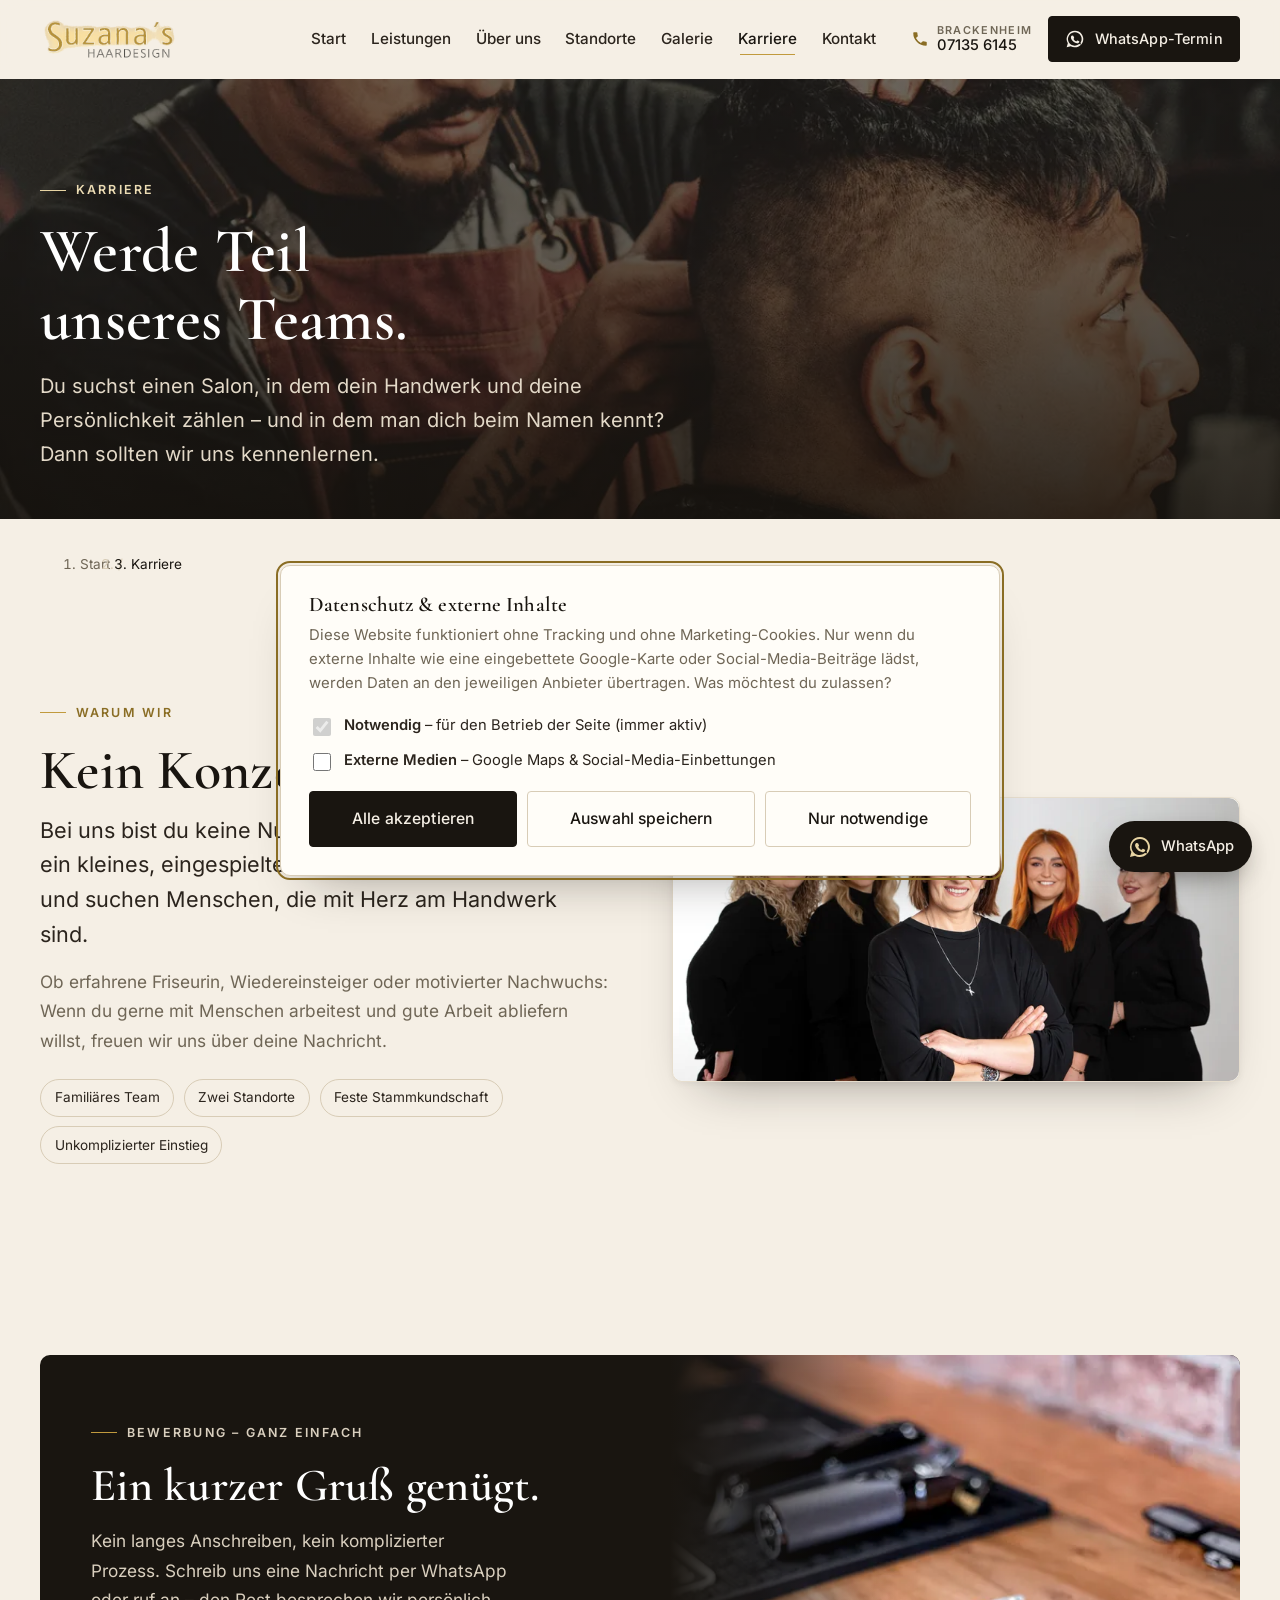
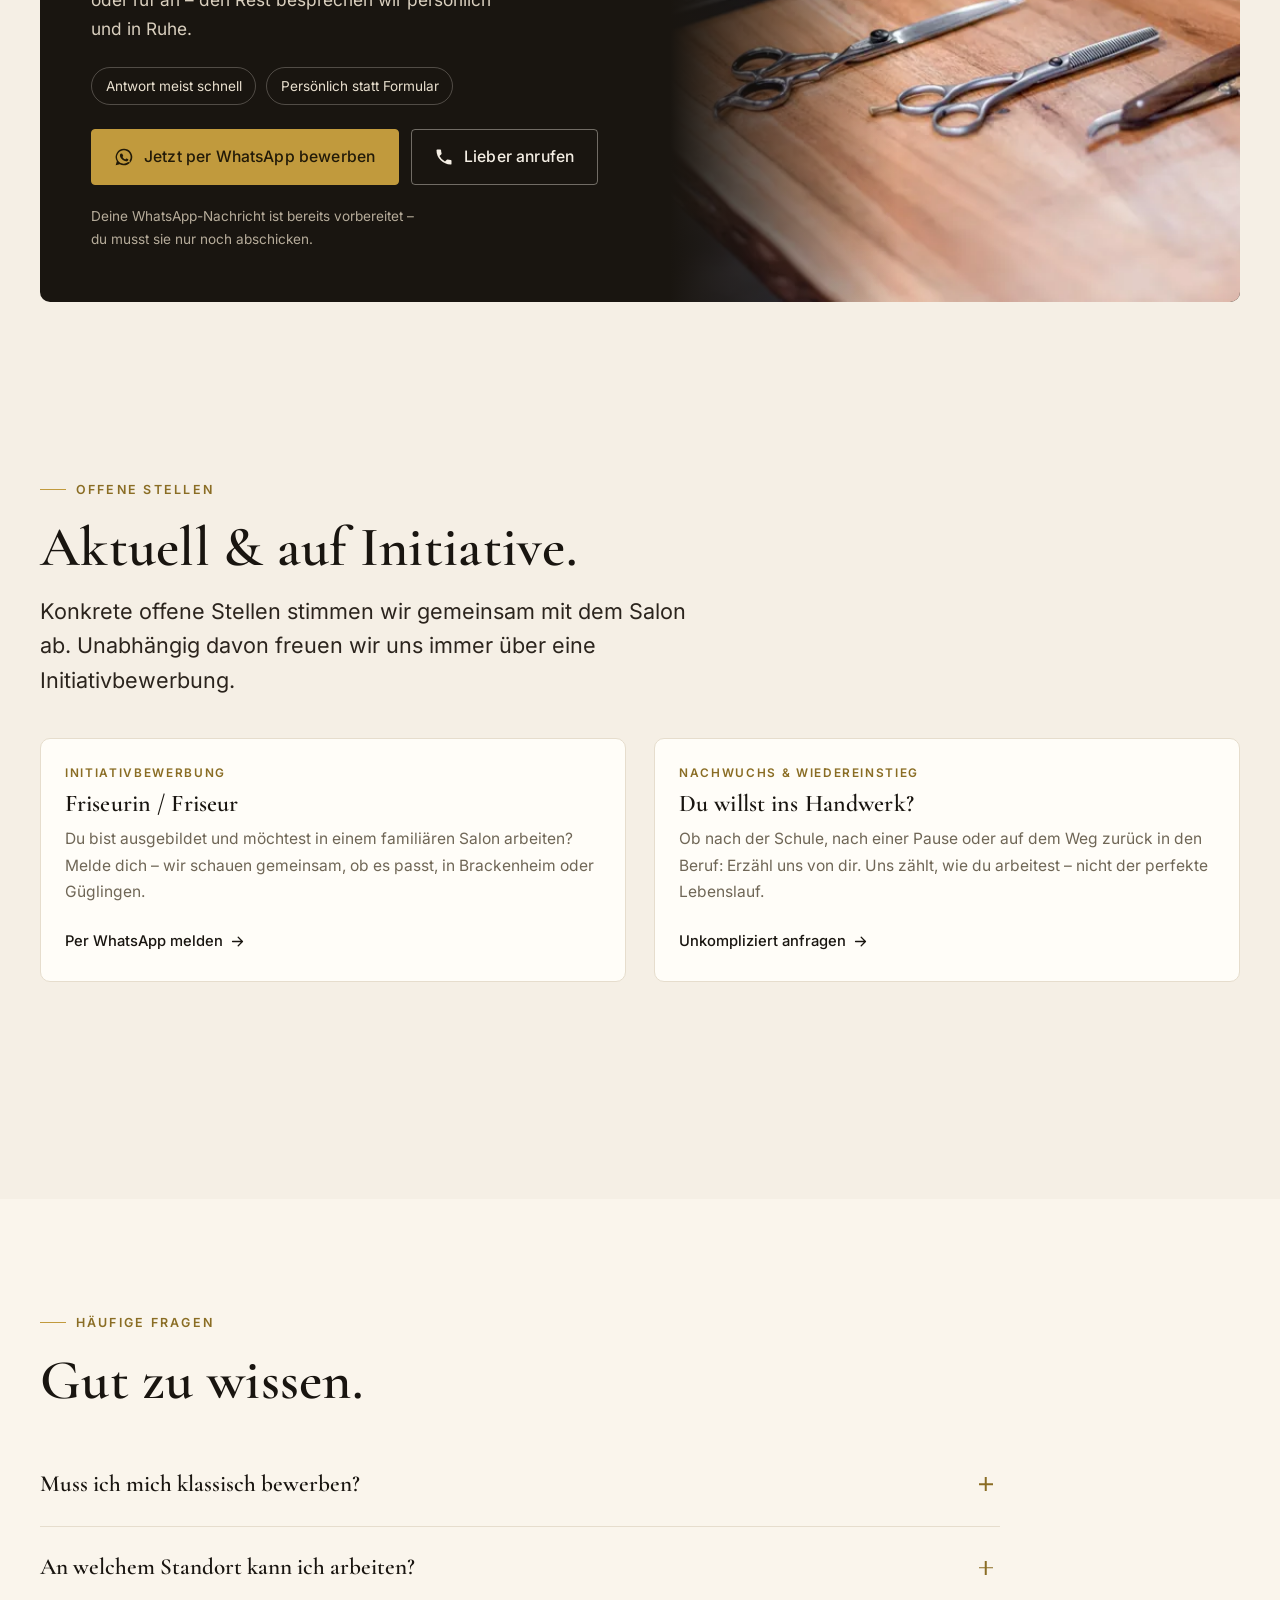
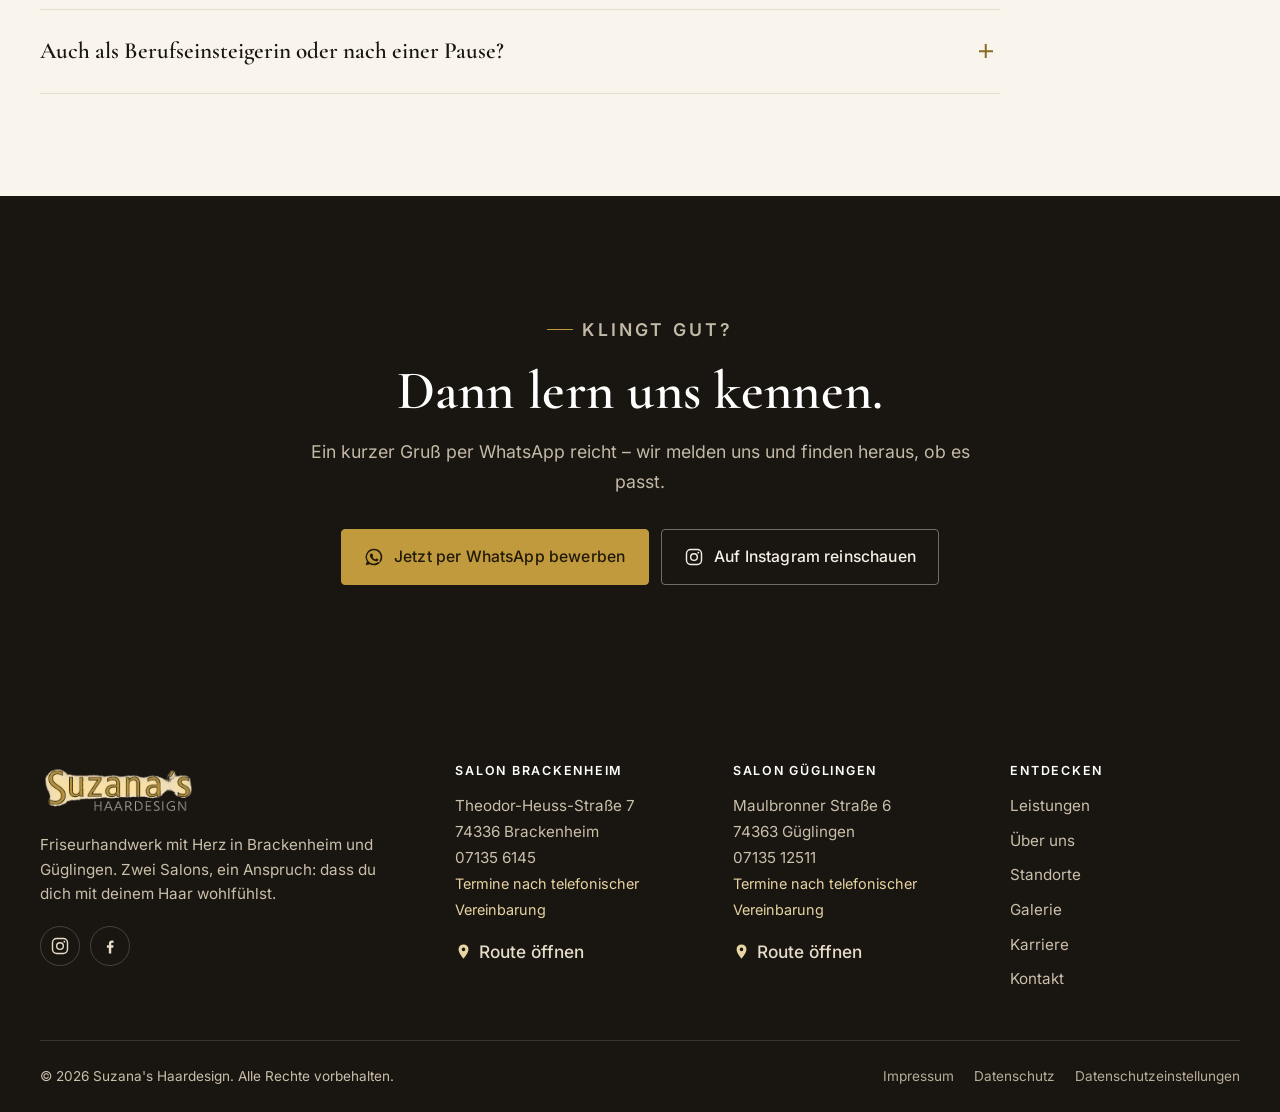
==== commit f7b7b271: "feat: add authentic team photo across website Co-Authored-By: Claude Opus 4.8 <noreply@anthropic.com" ====
--- a/karriere.html
+++ b/karriere.html
@@ -89,7 +89,9 @@
       </div>
     </div>
     <div class="split__media reveal" data-delay="1">
-      <img src="assets/img/atmosphaere-spiegel-760.webp" srcset="assets/img/atmosphaere-spiegel-460.webp 460w, assets/img/atmosphaere-spiegel-760.webp 760w, assets/img/atmosphaere-spiegel-1200.webp 1200w" sizes="(max-width:760px) 90vw, 560px" alt="Heller Salonbereich mit Spiegeln" decoding="async" loading="lazy" class="">
+      <figure class="team-photo team-photo--split">
+        <img src="assets/img/team-1200.webp" srcset="assets/img/team-460.webp 460w, assets/img/team-760.webp 760w, assets/img/team-1200.webp 1200w, assets/img/team-1536.webp 1536w" sizes="(max-width:760px) calc(100vw - 3rem), 540px" width="1536" height="768" alt="Team von Suzana's Haardesign" decoding="async" loading="lazy">
+      </figure>
     </div>
   </div>
 </section>
--- a/css/styles.css
+++ b/css/styles.css
@@ -240,6 +240,11 @@
 .card__link svg{width:17px;height:17px;transition:transform .35s var(--ease)}
 .card__link a:hover svg{transform:translateX(4px)}
 
+/* ---- Echtes Teamfoto ------------------------------------------------------ */
+.team-photo{margin:clamp(1.75rem,4vw,2.75rem) 0 0;border:1px solid var(--line);border-radius:var(--radius-lg);overflow:hidden;box-shadow:var(--shadow-md);background:var(--card)}
+.team-photo img{display:block;width:100%;height:auto;aspect-ratio:2/1}
+.team-photo--split{margin-top:0}
+
 /* ---- Feature-Liste (Warum wir) ------------------------------------------- */
 .features{display:grid;grid-template-columns:repeat(3,1fr);gap:clamp(1.5rem,3vw,2.5rem)}
 .feature{padding-top:1.5rem;border-top:2px solid var(--ink)}
